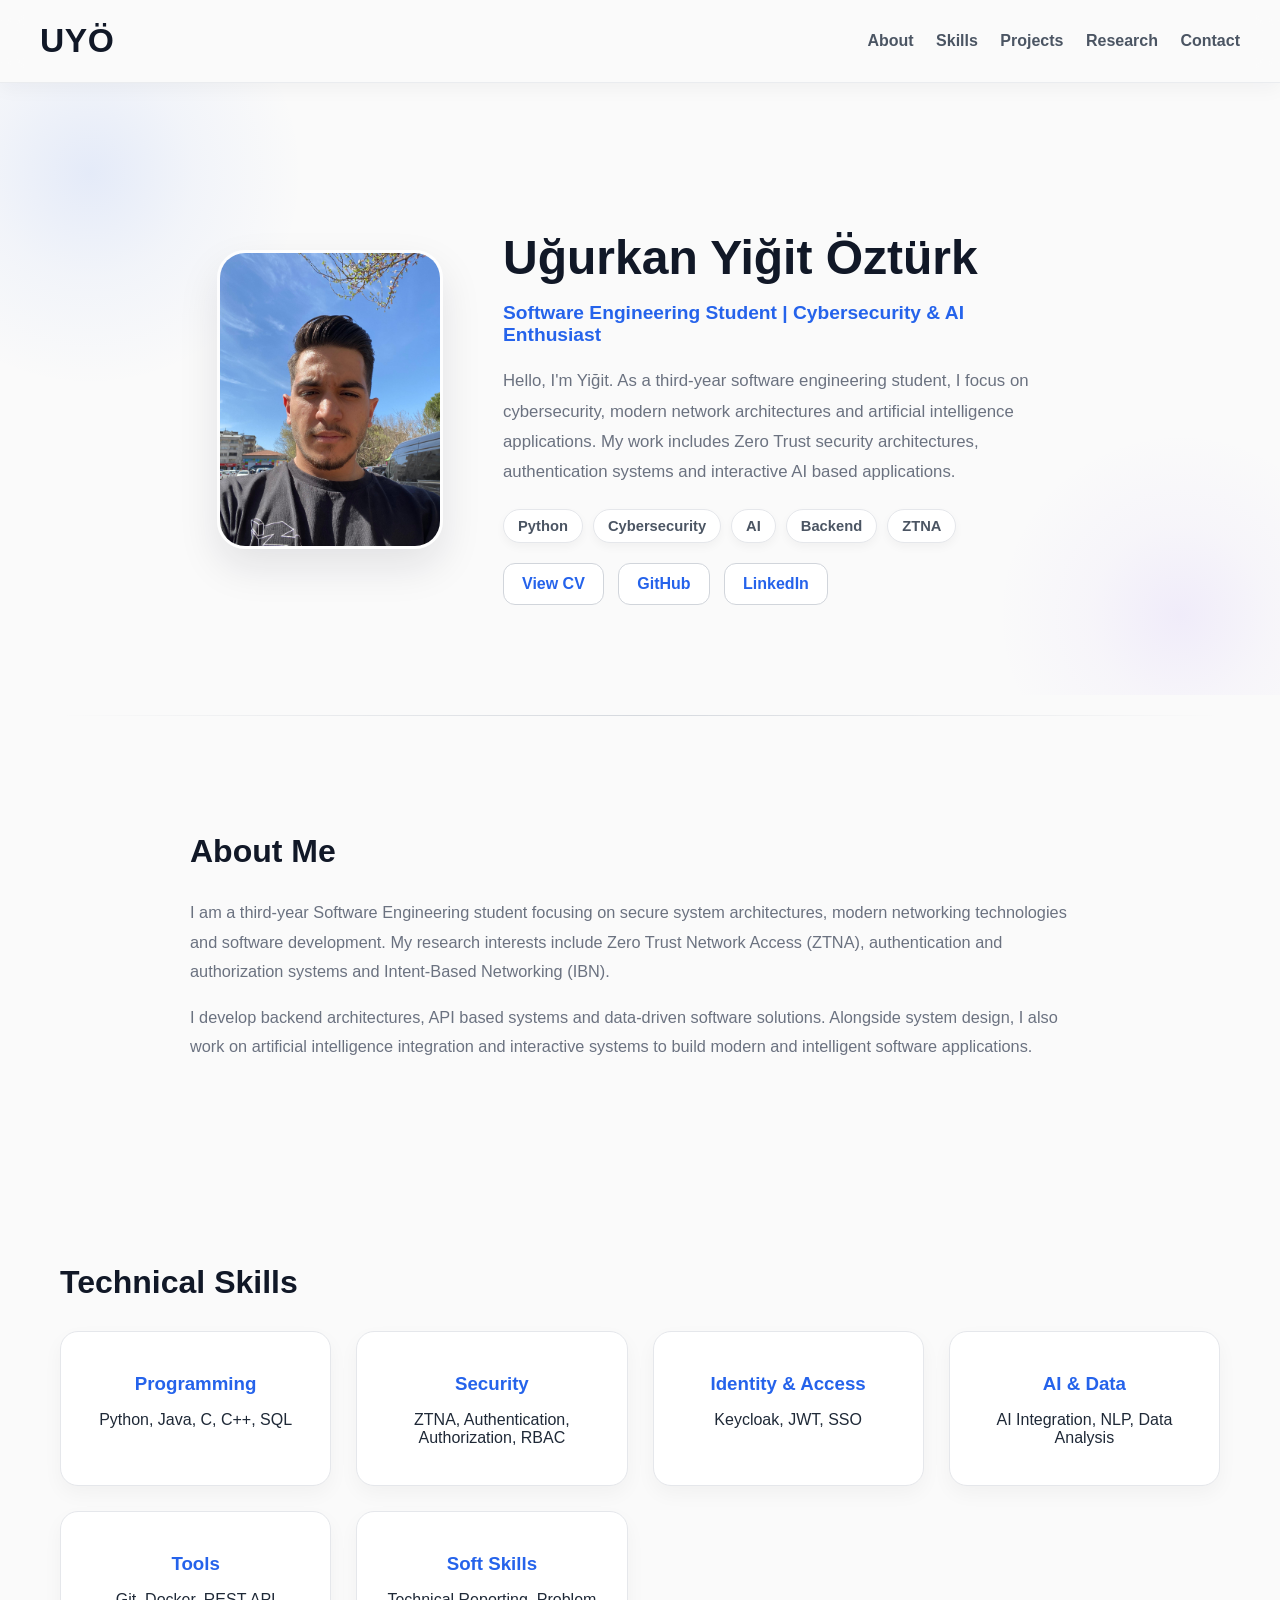
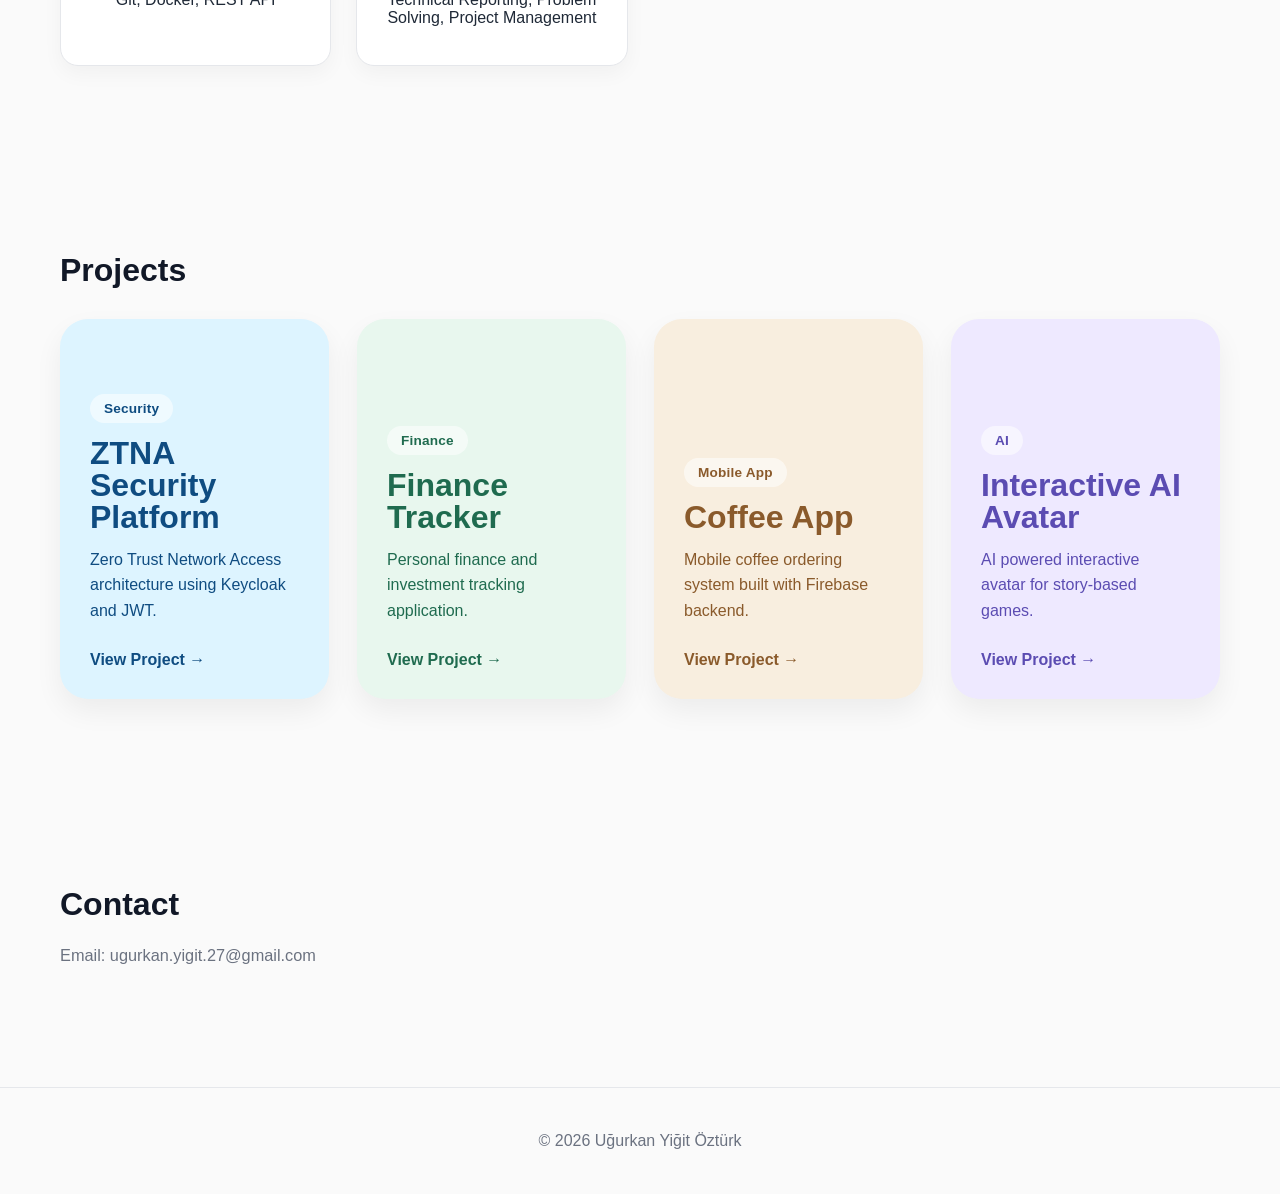
==== index.html @ 4d8dba5a "Yeni site denemesi" ====
<!DOCTYPE html>
<html lang="en">
<head>
<meta charset="UTF-8">
<meta name="viewport" content="width=device-width, initial-scale=1.0">
<title>Uğurkan Yiğit Öztürk | Portfolio</title>
<link rel="stylesheet" href="style.css">
</head>

<body>

<header class="navbar">
<h2>UYÖ</h2>

<nav>
  <a href="#about">About</a>
  <a href="#skills">Skills</a>
  <a href="#projects">Projects</a>
  <a href="#research">Research</a>
  <a href="#contact">Contact</a>
</nav>
</header>

<section class="hero">

<img src="profile.jpeg" class="profile-photo">

<div class="hero-text">

<h1>Uğurkan Yiğit Öztürk</h1>

<h3>Software Engineering Student | Cybersecurity & AI Enthusiast</h3>

<p>
Hello, I'm Yiğit. As a third-year software engineering student, I focus on
cybersecurity, modern network architectures and artificial intelligence
applications. My work includes Zero Trust security architectures,
authentication systems and interactive AI based applications.
</p>

<div class="hero-badges">
  <span class="hero-badge">Python</span>
  <span class="hero-badge">Cybersecurity</span>
  <span class="hero-badge">AI</span>
  <span class="hero-badge">Backend</span>
  <span class="hero-badge">ZTNA</span>
</div>

<div class="hero-buttons">

<a href="CV.pdf" target="_blank" class="btn">View CV</a>

<a href="https://github.com/Yigit-Ozturk-Ugurkan" target="_blank" class="btn">GitHub</a>

<a href="https://www.linkedin.com/in/uğurkan-yiğit-öztürk-a6b8692b9" target="_blank" class="btn">LinkedIn</a>

</div>

</div>

</section>

<div class="hero-divider"></div>  

<section id="about" class="about-section">

<h2>About Me</h2>

<p>
I am a third-year Software Engineering student focusing on secure system architectures,
modern networking technologies and software development. My research interests include
Zero Trust Network Access (ZTNA), authentication and authorization systems and
Intent-Based Networking (IBN).
</p>

<p>
I develop backend architectures, API based systems and data-driven software solutions.
Alongside system design, I also work on artificial intelligence integration and
interactive systems to build modern and intelligent software applications.
</p>

</section>

<section id="skills" class="skills-section">

<h2>Technical Skills</h2>

<div class="skills-grid">

<div class="skill-card">
<h3>Programming</h3>
<p>Python, Java, C, C++, SQL</p>
</div>

<div class="skill-card">
<h3>Security</h3>
<p>ZTNA, Authentication, Authorization, RBAC</p>
</div>

<div class="skill-card">
<h3>Identity & Access</h3>
<p>Keycloak, JWT, SSO</p>
</div>

<div class="skill-card">
<h3>AI & Data</h3>
<p>AI Integration, NLP, Data Analysis</p>
</div>

<div class="skill-card">
<h3>Tools</h3>
<p>Git, Docker, REST API</p>
</div>

<div class="skill-card">
<h3>Soft Skills</h3>
<p>Technical Reporting, Problem Solving, Project Management</p>
</div>

</div>

</section>

<section id="projects" class="projects-section">
  <h2>Projects</h2>

  <div class="projects">

    <div class="project-card card-ztna">
      <div class="project-content">
        <span class="project-tag">Security</span>
        <h3>ZTNA Security Platform</h3>
        <p>Zero Trust Network Access architecture using Keycloak and JWT.</p>
        <a href="project.html?project=ztna" class="project-link">View Project →</a>
      </div>
    </div>

    <div class="project-card card-finance">
      <div class="project-content">
        <span class="project-tag">Finance</span>
        <h3>Finance Tracker</h3>
        <p>Personal finance and investment tracking application.</p>
        <a href="project.html?project=finance" class="project-link">View Project →</a>
      </div>
    </div>

    <div class="project-card card-coffee">
      <div class="project-content">
        <span class="project-tag">Mobile App</span>
        <h3>Coffee App</h3>
        <p>Mobile coffee ordering system built with Firebase backend.</p>
        <a href="project.html?project=coffee" class="project-link">View Project →</a>
      </div>
    </div>

    <div class="project-card card-avatar">
      <div class="project-content">
        <span class="project-tag">AI</span>
        <h3>Interactive AI Avatar</h3>
        <p>AI powered interactive avatar for story-based games.</p>
        <a href="project.html?project=avatar" class="project-link">View Project →</a>
      </div>
    </div>

  </div>
</section>

<section id="contact">

<h2>Contact</h2>

<p>Email: ugurkan.yigit.27@gmail.com</p>

</section>

<footer>

<p>© 2026 Uğurkan Yiğit Öztürk</p>

</footer>

</body>
</html>
---- style.css ----
body{
font-family: Arial, sans-serif;
background:#FAFAFA;
color:#1F2937;
margin:0;
}

.navbar{
display:flex;
justify-content:space-between;
align-items:center;
padding:22px 40px;
background:rgba(250,250,250,0.78);
backdrop-filter:blur(14px);
-webkit-backdrop-filter:blur(14px);
border-bottom:1px solid rgba(229,231,235,0.75);
position:sticky;
top:0;
z-index:1000;
box-shadow:0 6px 18px rgba(15,23,42,0.04);
}

.navbar h2{
margin:0;
color:#111827;
font-size:2.1rem;
letter-spacing:0.5px;
}

.navbar a{
color:#4B5563;
margin-left:18px;
text-decoration:none;
font-weight:600;
transition:color 0.25s ease, opacity 0.25s ease;
}

.navbar a:hover{
color:#2563EB;
opacity:1;
}

.hero{
position:relative;
display:flex;
align-items:center;
justify-content:center;
padding:110px 60px 90px;
gap:60px;
overflow:hidden;
}

.hero-divider{
height:1px;
background:linear-gradient(
to right,
rgba(229,231,235,0),
rgba(209,213,219,0.9),
rgba(229,231,235,0)
);
margin:20px 60px 0;
}

.hero::before{
content:"";
position:absolute;
width:420px;
height:420px;
border-radius:50%;
background:radial-gradient(circle, rgba(37,99,235,0.10) 0%, rgba(37,99,235,0.04) 35%, rgba(37,99,235,0) 72%);
top:-120px;
left:-120px;
pointer-events:none;
}

.hero::after{
content:"";
position:absolute;
width:360px;
height:360px;
border-radius:50%;
background:radial-gradient(circle, rgba(139,92,246,0.09) 0%, rgba(139,92,246,0.03) 35%, rgba(139,92,246,0) 72%);
right:-80px;
bottom:-100px;
pointer-events:none;
}

.profile-photo{
width:220px;
border-radius:28px;
border:3px solid rgba(255,255,255,0.75);
box-shadow:0 18px 40px rgba(15,23,42,0.10);
position:relative;
z-index:1;
}

.hero-text{
max-width:560px;
position:relative;
z-index:1;
}

.hero-text h1{
font-size:3rem;
line-height:1.05;
margin-bottom:12px;
color:#111827;
}

.hero-text h3{
font-size:1.2rem;
font-weight:600;
color:#2563EB;
margin-bottom:20px;
}

.hero-text p{
font-size:1.05rem;
line-height:1.8;
color:#6B7280;
}

.hero-buttons{
margin-top:20px;
}

.btn{
background:#FFFFFF;
color:#2563EB;
padding:11px 18px;
text-decoration:none;
border-radius:12px;
margin-right:10px;
display:inline-block;
font-weight:600;
border:1px solid #D1D5DB;
transition:all 0.25s ease;
}

.btn:hover{
background:#2563EB;
color:#FFFFFF;
transform:translateY(-2px);
border-color:#2563EB;
}

.projects-section{
padding:80px 60px;
}

.projects-section h2{
margin-bottom:30px;
font-size:2rem;
color:#111827;
}

.projects{
display:grid;
grid-template-columns:repeat(auto-fit,minmax(260px,1fr));
gap:28px;
}

.project-card{
min-height:320px;
border-radius:28px;
padding:30px;
display:flex;
align-items:flex-end;
box-shadow:0 12px 28px rgba(0,0,0,0.06);
transition:transform 0.30s ease, box-shadow 0.30s ease, background 0.30s ease;
}

.project-card:hover{
transform:translateY(-8px);
box-shadow:0 22px 40px rgba(0,0,0,0.10);
}

.project-content{
display:flex;
flex-direction:column;
gap:14px;
width:100%;
}

.project-tag{
display:inline-block;
width:fit-content;
padding:7px 14px;
border-radius:999px;
font-size:0.85rem;
font-weight:700;
letter-spacing:0.2px;
background:rgba(255,255,255,0.55);
color:inherit;
}

.project-card h3{
font-size:2rem;
line-height:1;
margin:0;
font-weight:800;
}

.project-card p{
font-size:1rem;
line-height:1.6;
margin:0;
max-width:95%;
}

.project-link{
margin-top:14px;
text-decoration:none;
font-weight:800;
font-size:1rem;
color:inherit;
display:inline-block;
transition:transform 0.25s ease, opacity 0.25s ease;
}

.project-card:hover .project-link{
transform:translateX(6px);
}

.research{
list-style:none;
padding:0;
}

.research li{
padding:8px;
}

html {
  scroll-behavior: smooth;
}

.logo-link {
  color: #111827;
  text-decoration: none;
}

.detail-page {
  padding: 48px 20px 90px;
  background: #FAFAFA;
}

.detail-container {
  max-width: 1100px;
  margin: 0 auto;
}

.back-link {
  display: inline-block;
  margin-bottom: 22px;
  color: #4B5563;
  text-decoration: none;
  font-weight: 600;
  transition: color 0.25s ease;
}

.back-link:hover {
  color: #2563EB;
}

.detail-image {
  width: 100%;
  max-height: 520px;
  object-fit: cover;
  border-radius: 24px;
  border: 1px solid #E5E7EB;
  box-shadow: 0 14px 30px rgba(0, 0, 0, 0.08);
  margin-bottom: 24px;
  background: #FFFFFF;
}

.detail-card {
  position: relative;
  overflow: hidden;
  background: linear-gradient(
  to bottom,
  #ffffff 30%,
  var(--project-soft-color) 100%
  );
  border-radius: 24px;
  padding: 34px;
  box-shadow: 0 14px 30px rgba(0, 0, 0, 0.06);
  border-left: 6px solid var(--project-color, #2563EB);
}

.detail-card::before{
  content:"";
  position:absolute;
  top:0;
  left:0;
  width:100%;
  height:72px;
  background:linear-gradient(
    to bottom,
    rgba(0,0,0,0.02),
    rgba(0,0,0,0)
  );
  pointer-events:none;
}

.detail-card h1 {
  font-size: 2.4rem;
  margin-bottom: 14px;
  color: #111827;
}

.detail-card h2 {
  margin-top: 24px;
  margin-bottom: 14px;
  font-size: 1.35rem;
  color: #111827;
}

.detail-desc {
  font-size: 1.05rem;
  line-height: 1.85;
  color: #6B7280;
}

.detail-buttons {
  margin-top: 26px;
  display: flex;
  gap: 12px;
  flex-wrap: wrap;
}

.detail-buttons .btn {
  min-width: 130px;
  text-align: center;
}

.detail-list {
  padding-left: 20px;
  line-height: 1.9;
  color: #4B5563;
}

.detail-list li {
  margin-bottom: 8px;
}

.tags {
  display: flex;
  gap: 10px;
  flex-wrap: wrap;
  margin-top: 8px;
}

.tag {
  background: #F3F4F6;
  color: #374151;
  border: 1px solid #E5E7EB;
  padding: 8px 14px;
  border-radius: 999px;
  font-size: 0.95rem;
  font-weight: 600;
}

hr {
  border: none;
  border-top: 1px solid #E5E7EB;
  margin: 28px 0;
}

@media (max-width: 768px) {
  .detail-card {
    padding: 22px;
  }

  .detail-card h1 {
    font-size: 1.8rem;
  }

  .detail-image {
    max-height: 320px;
  }
}

.about-section{
padding:40px 60px 80px;
max-width:900px;
margin:auto;
line-height:1.8;
}

.skills-section{
padding:60px;
}

.skills-grid{
display:grid;
grid-template-columns:repeat(auto-fit,minmax(220px,1fr));
gap:25px;
margin-top:30px;
}

.skill-card{
background:#FFFFFF;
padding:22px;
border-radius:18px;
text-align:center;
border:1px solid #E5E7EB;
box-shadow:0 8px 20px rgba(0,0,0,0.04);
}

.skill-card h3{
color:#2563EB;
margin-bottom:10px;
}

.research-section{
padding:60px;
}

.research-grid{
display:grid;
grid-template-columns:repeat(auto-fit,minmax(240px,1fr));
gap:25px;
margin-top:30px;
}

.research-card{
background:#FFFFFF;
padding:24px;
border-radius:20px;
box-shadow:0 10px 24px rgba(0,0,0,0.05);
border:1px solid #E5E7EB;
transition:transform 0.25s ease, box-shadow 0.25s ease;
}

.research-card h3{
margin-bottom:12px;
color:#2563EB;
font-size:1.15rem;
}

.research-card p{
color:#6B7280;
line-height:1.7;
margin:0;
}

.research-card:hover{
transform:translateY(-6px);
box-shadow:0 18px 32px rgba(0,0,0,0.08);
}

.hero-badges{
display:flex;
flex-wrap:wrap;
gap:10px;
margin-top:22px;
margin-bottom:8px;
}

.hero-badge{
background:#FFFFFF;
color:#4B5563;
border:1px solid #E5E7EB;
padding:8px 14px;
border-radius:999px;
font-size:0.92rem;
font-weight:600;
box-shadow:0 4px 10px rgba(0,0,0,0.04);
}

.card-ztna{
background:#DDF4FF;
color:#0F4C81;
}

.card-ztna:hover{
background:#BFE8FF;
}

.card-finance{
background:#E8F7EE;
color:#1F6B4F;
}

.card-finance:hover{
background:#D2F0DF;
}

.card-coffee{
background:#F8EEDF;
color:#8A5A2B;
}

.card-coffee:hover{
background:#F2E0C8;
}

.card-avatar{
background:#EEE9FF;
color:#5B4CB2;
}

.card-avatar:hover{
background:#E0D7FF;
}

.about-section,
.skills-section,
.research-section,
#contact{
padding:80px 60px;
}

.about-section p,
#contact p{
color:#6B7280;
font-size:1.02rem;
line-height:1.8;
}

h2{
font-size:2rem;
margin-bottom:18px;
color:#111827;
}

footer{
padding:28px 20px;
text-align:center;
color:#6B7280;
border-top:1px solid #E5E7EB;
margin-top:20px;
background:#FAFAFA;
}

@media (max-width: 768px) {
  .navbar{
    flex-direction:column;
    gap:14px;
    padding:18px 20px;
  }

  .hero{
    flex-direction:column;
    text-align:center;
    padding:60px 24px;
    gap:30px;
  }

  .hero-text h1{
    font-size:2.3rem;
  }

  .projects-section,
  .about-section,
  .skills-section,
  .research-section,
  #contact{
    padding:60px 24px;
  }

  .project-card{
    min-height:280px;
    padding:24px;
  }

  .project-card h3{
    font-size:1.8rem;
  }
}
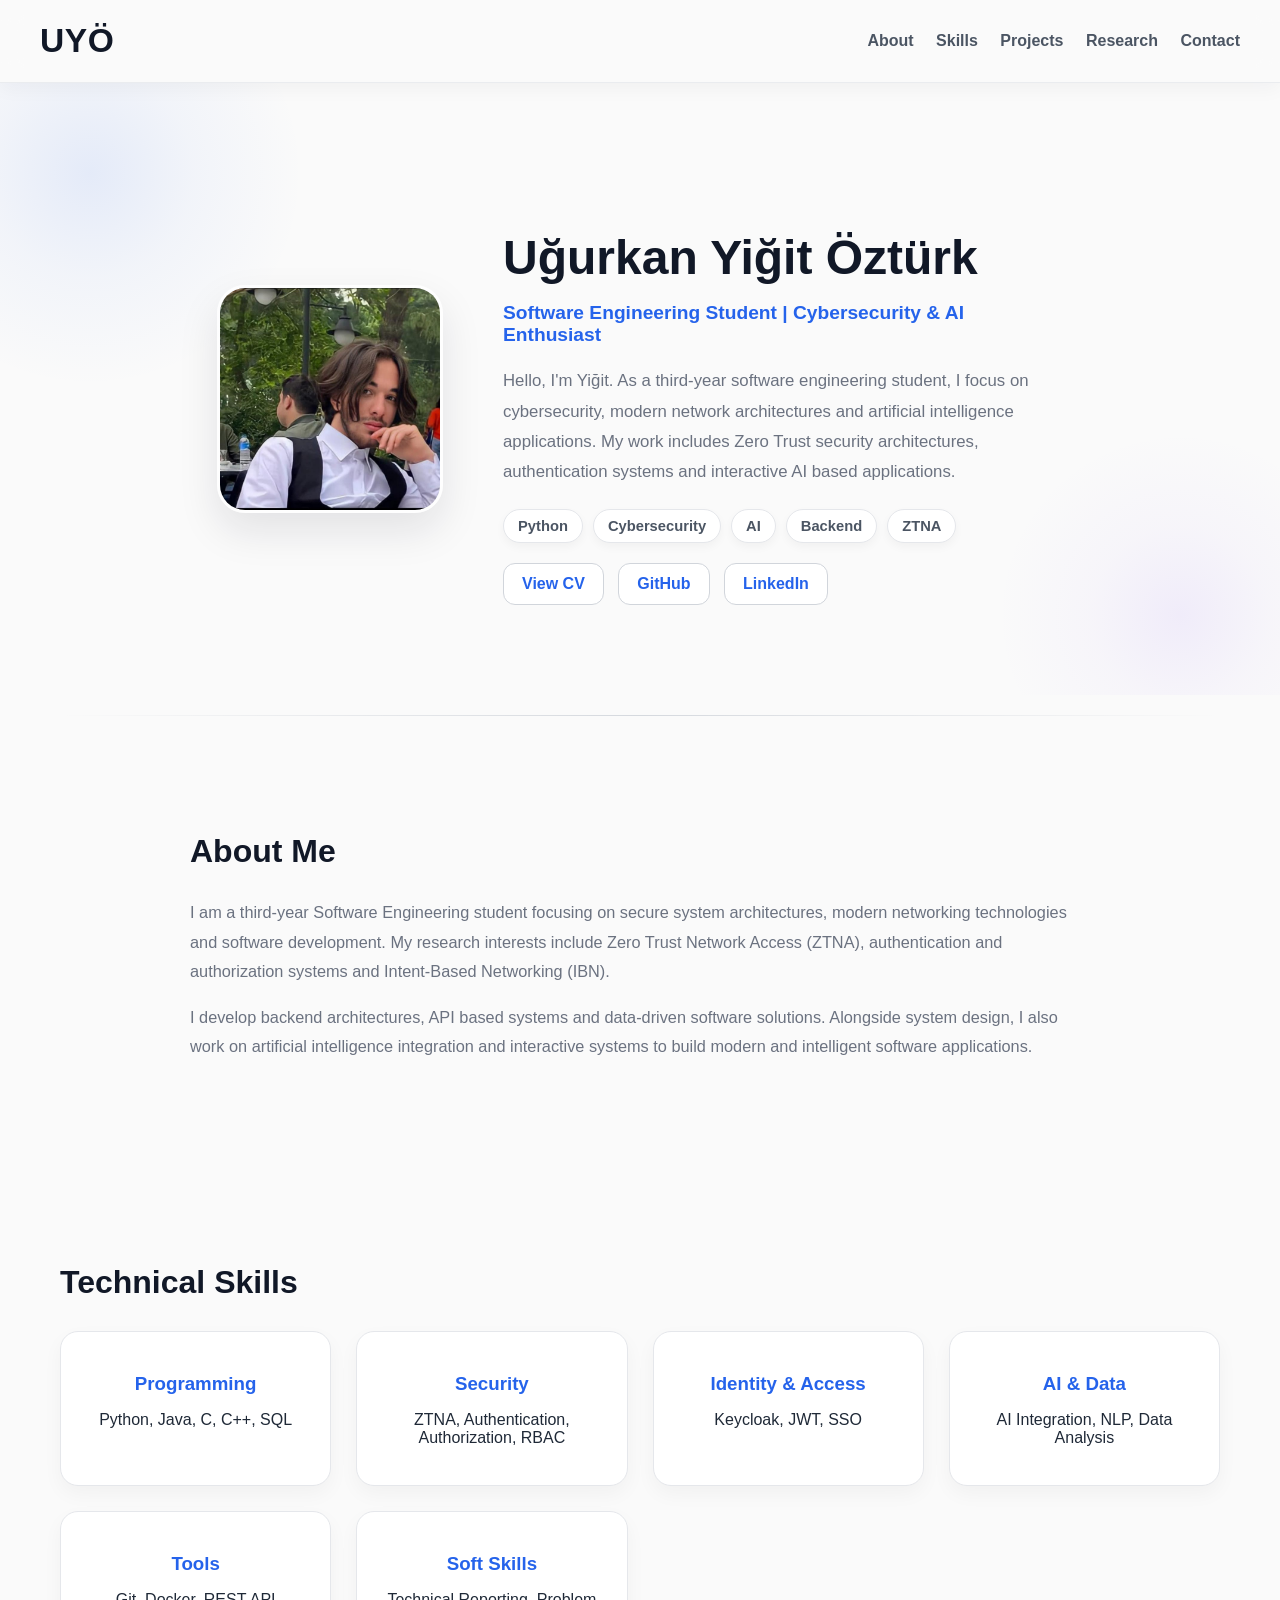
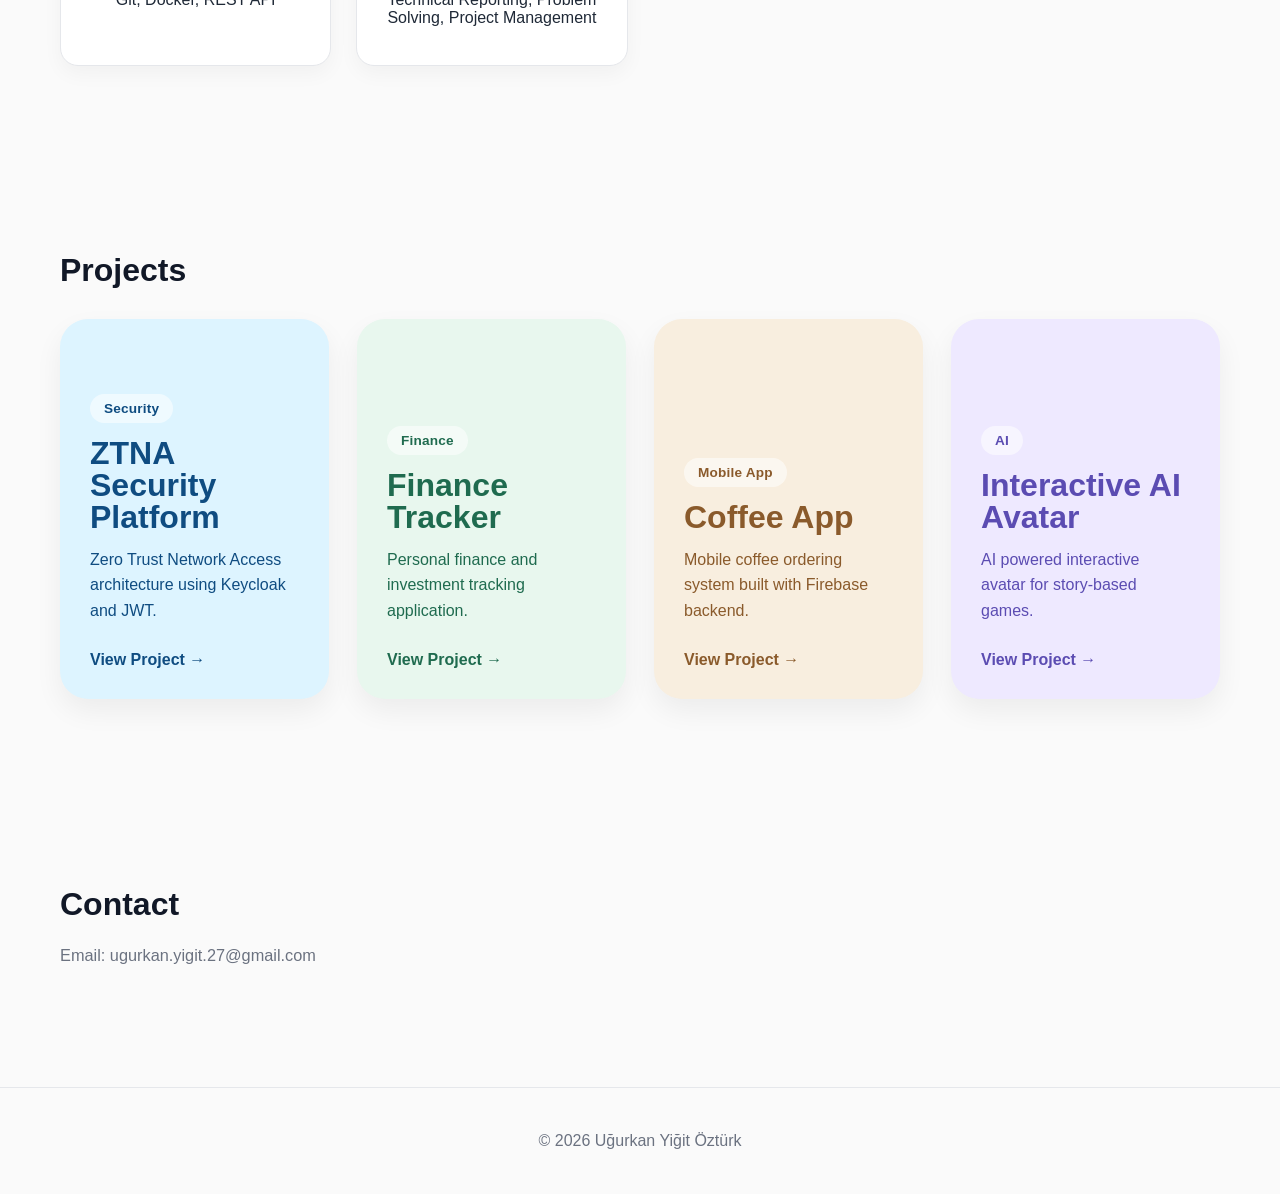
==== commit 7784a00a: "Düzenlemeler" ====
--- a/index.html
+++ b/index.html
@@ -23,7 +23,7 @@
 
 <section class="hero">
 
-<img src="profile.jpeg" class="profile-photo">
+<img src="profile.jpg" class="profile-photo">
 
 <div class="hero-text">
 
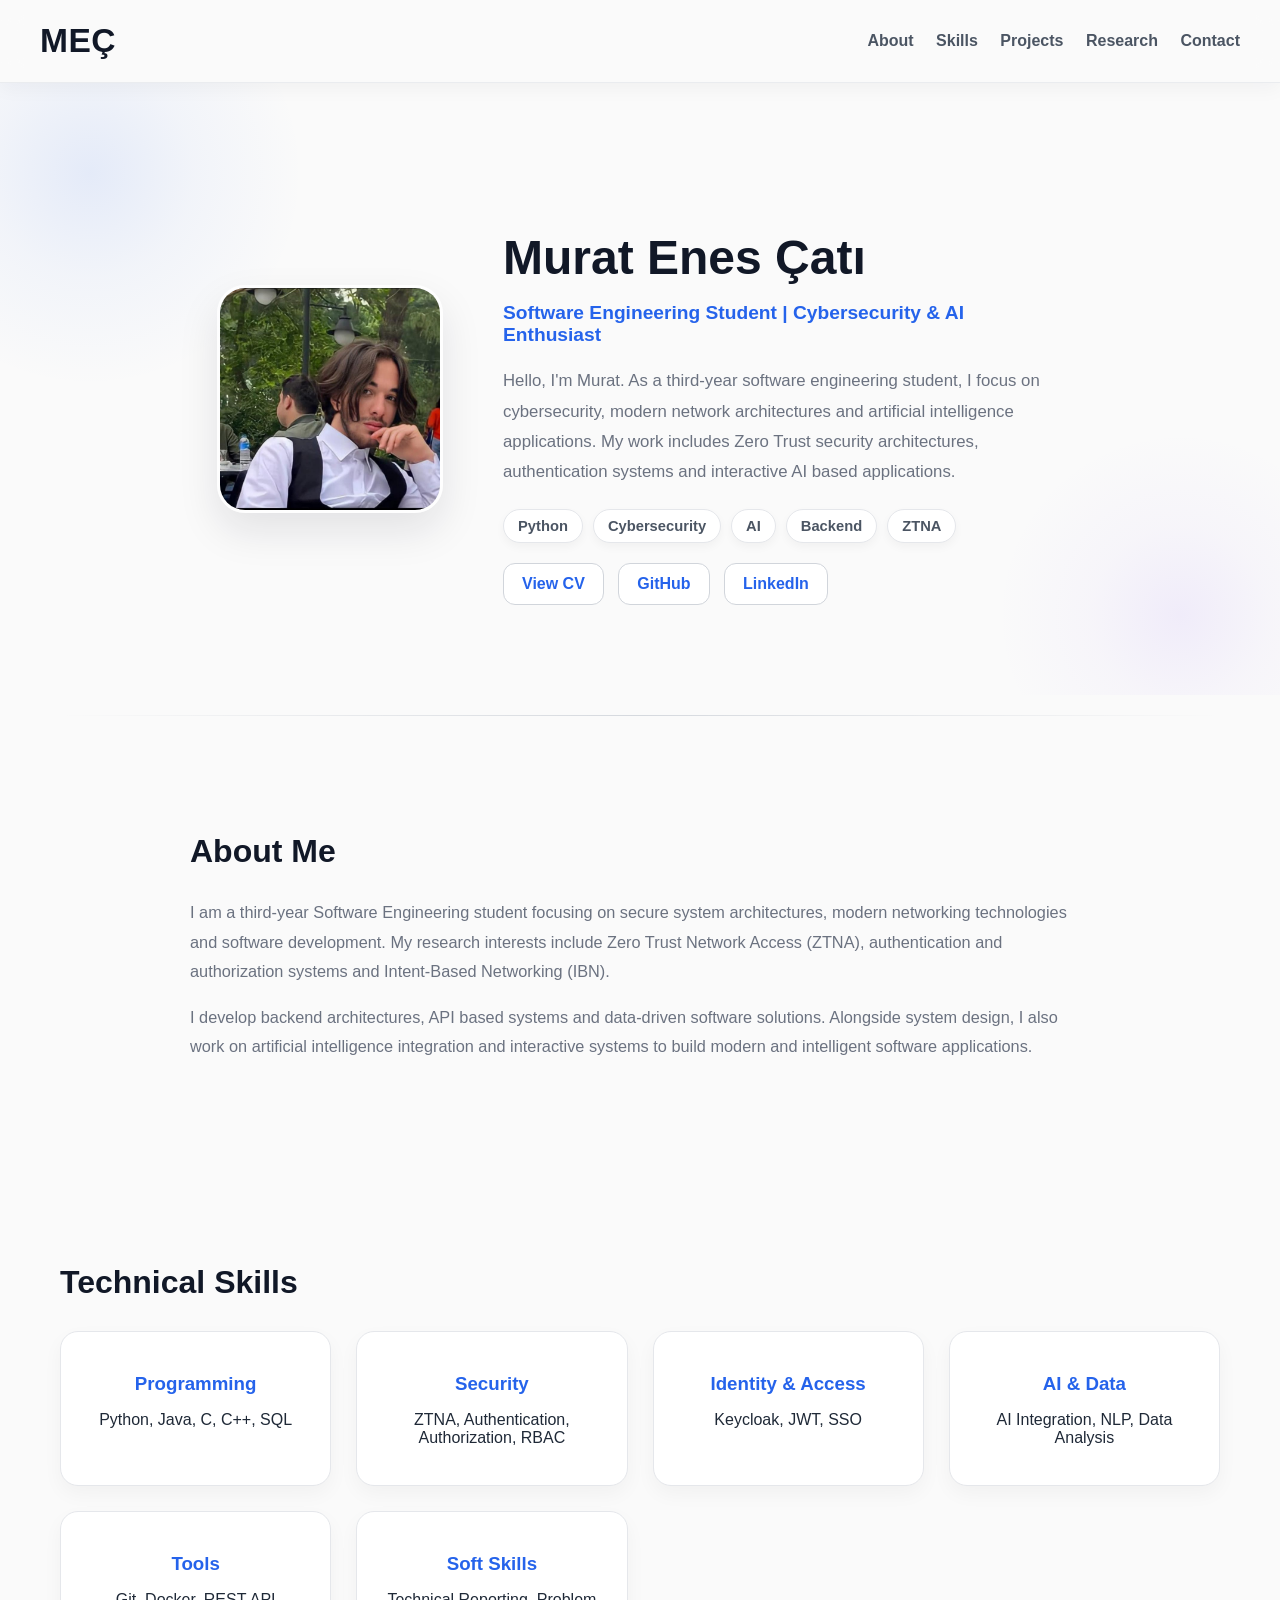
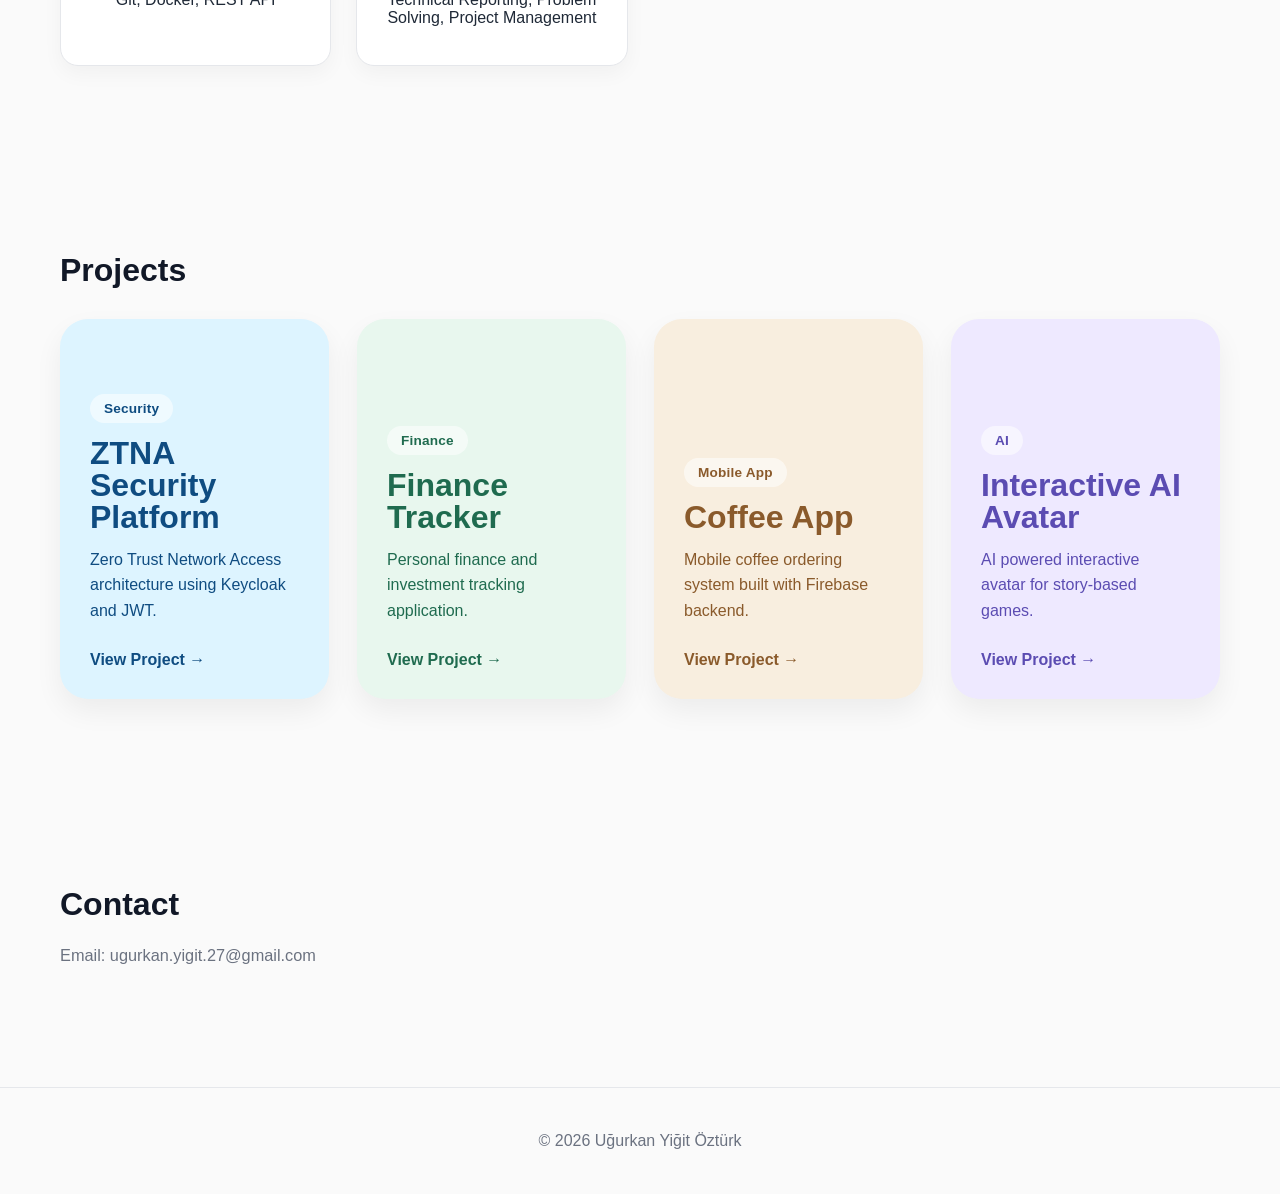
==== commit 612de4c9: "1.0" ====
--- a/index.html
+++ b/index.html
@@ -3,14 +3,14 @@
 <head>
 <meta charset="UTF-8">
 <meta name="viewport" content="width=device-width, initial-scale=1.0">
-<title>Uğurkan Yiğit Öztürk | Portfolio</title>
+<title>Murat Enes Çatı | Portfolio</title>
 <link rel="stylesheet" href="style.css">
 </head>
 
 <body>
 
 <header class="navbar">
-<h2>UYÖ</h2>
+<h2>MEÇ</h2>
 
 <nav>
   <a href="#about">About</a>
@@ -27,12 +27,12 @@
 
 <div class="hero-text">
 
-<h1>Uğurkan Yiğit Öztürk</h1>
+<h1>Murat Enes Çatı</h1>
 
 <h3>Software Engineering Student | Cybersecurity & AI Enthusiast</h3>
 
 <p>
-Hello, I'm Yiğit. As a third-year software engineering student, I focus on
+Hello, I'm Murat. As a third-year software engineering student, I focus on
 cybersecurity, modern network architectures and artificial intelligence
 applications. My work includes Zero Trust security architectures,
 authentication systems and interactive AI based applications.
@@ -50,9 +50,9 @@
 
 <a href="CV.pdf" target="_blank" class="btn">View CV</a>
 
-<a href="https://github.com/Yigit-Ozturk-Ugurkan" target="_blank" class="btn">GitHub</a>
+<a href="https://github.com/muratenescati" target="_blank" class="btn">GitHub</a>
 
-<a href="https://www.linkedin.com/in/uğurkan-yiğit-öztürk-a6b8692b9" target="_blank" class="btn">LinkedIn</a>
+<a href="www.linkedin.com/in/murat-enes-çati-3a82211b2" target="_blank" class="btn">LinkedIn</a>
 
 </div>
 
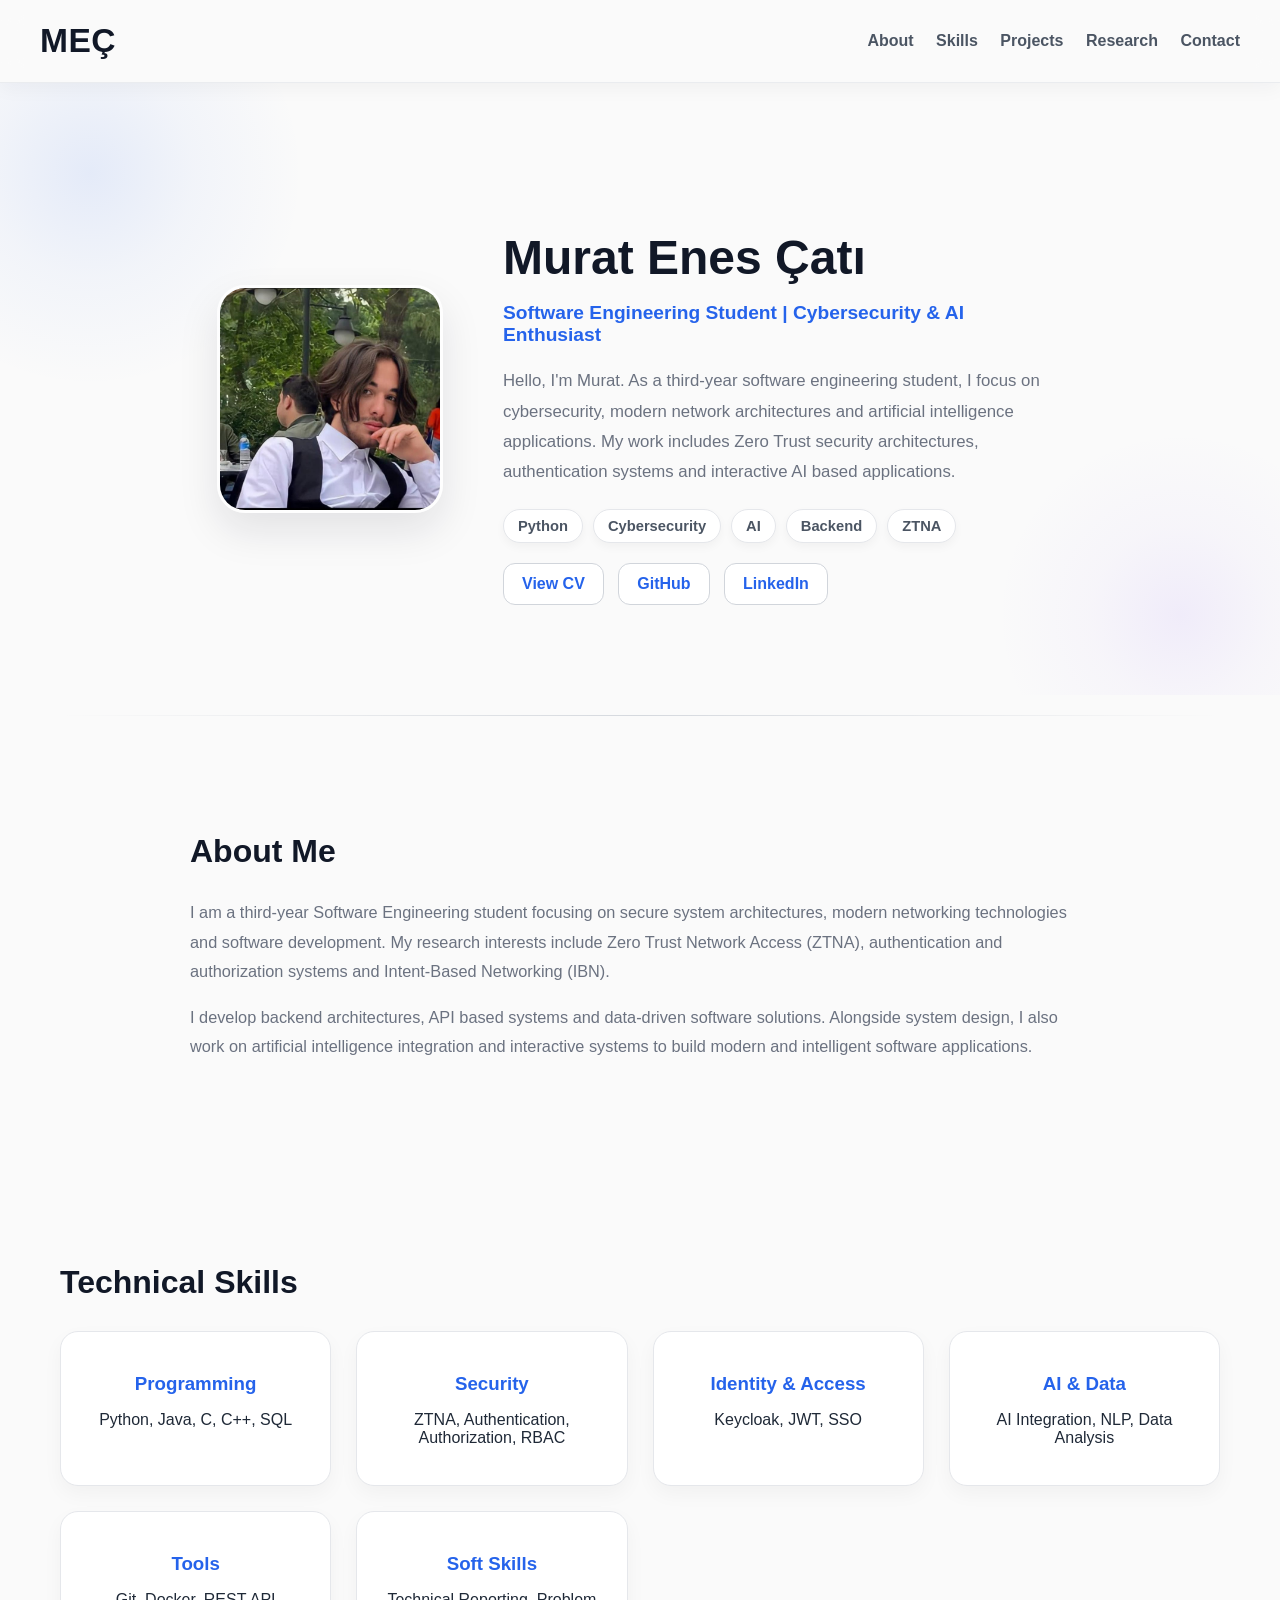
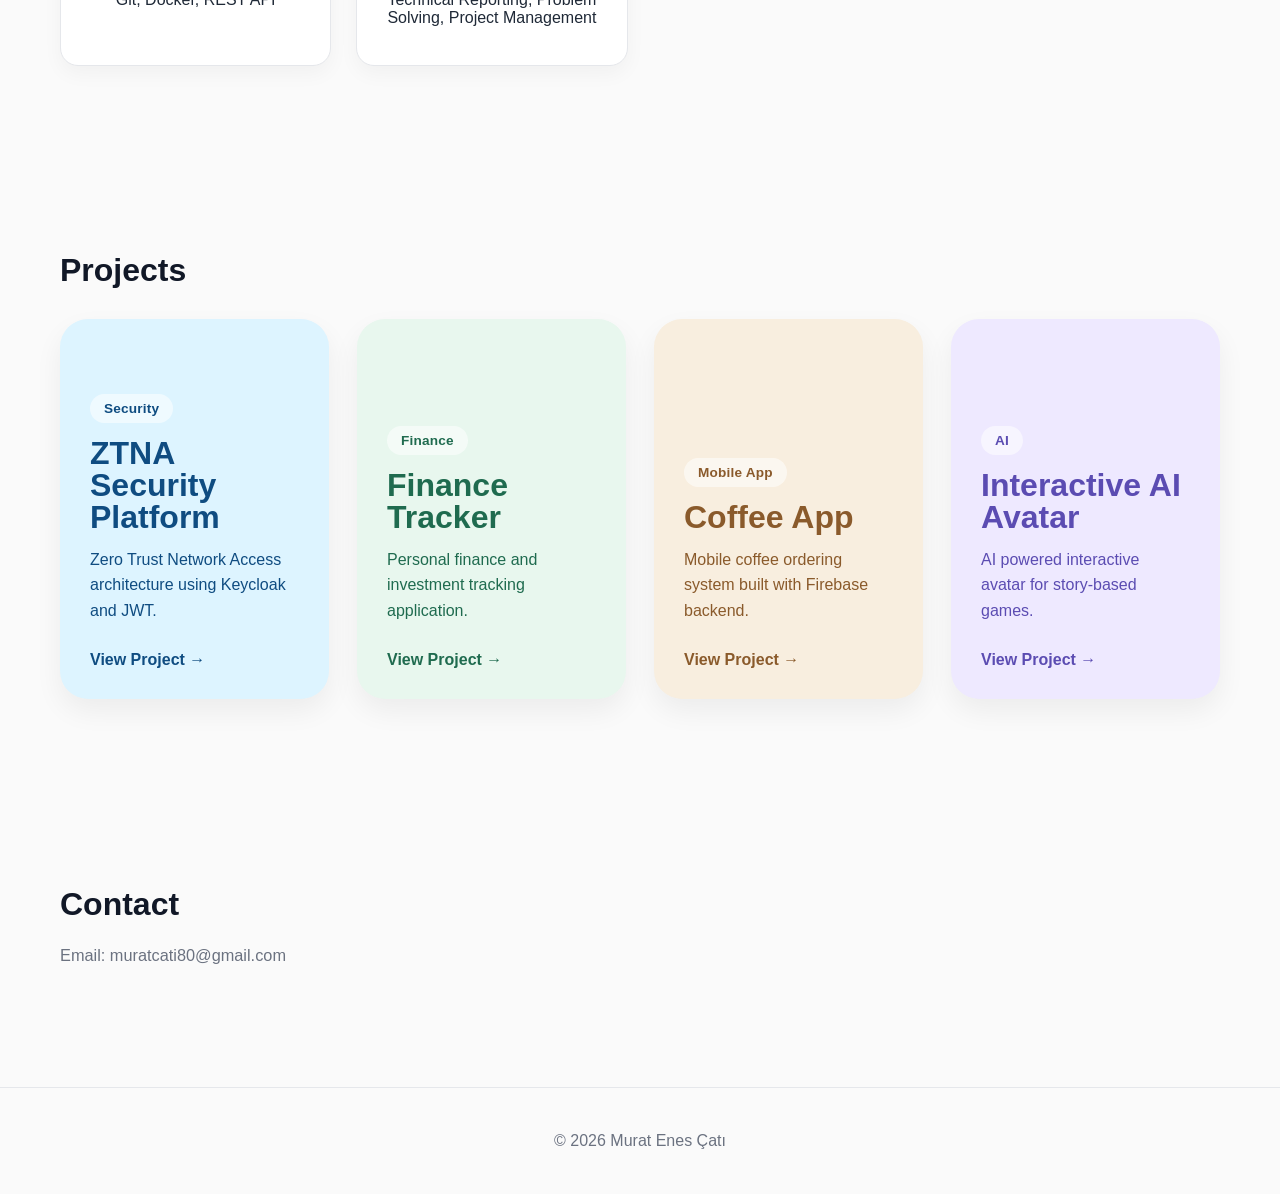
==== commit d23a7765: "1.01" ====
--- a/index.html
+++ b/index.html
@@ -169,13 +169,13 @@
 
 <h2>Contact</h2>
 
-<p>Email: ugurkan.yigit.27@gmail.com</p>
+<p>Email: muratcati80@gmail.com</p>
 
 </section>
 
 <footer>
 
-<p>© 2026 Uğurkan Yiğit Öztürk</p>
+<p>© 2026 Murat Enes Çatı</p>
 
 </footer>
 
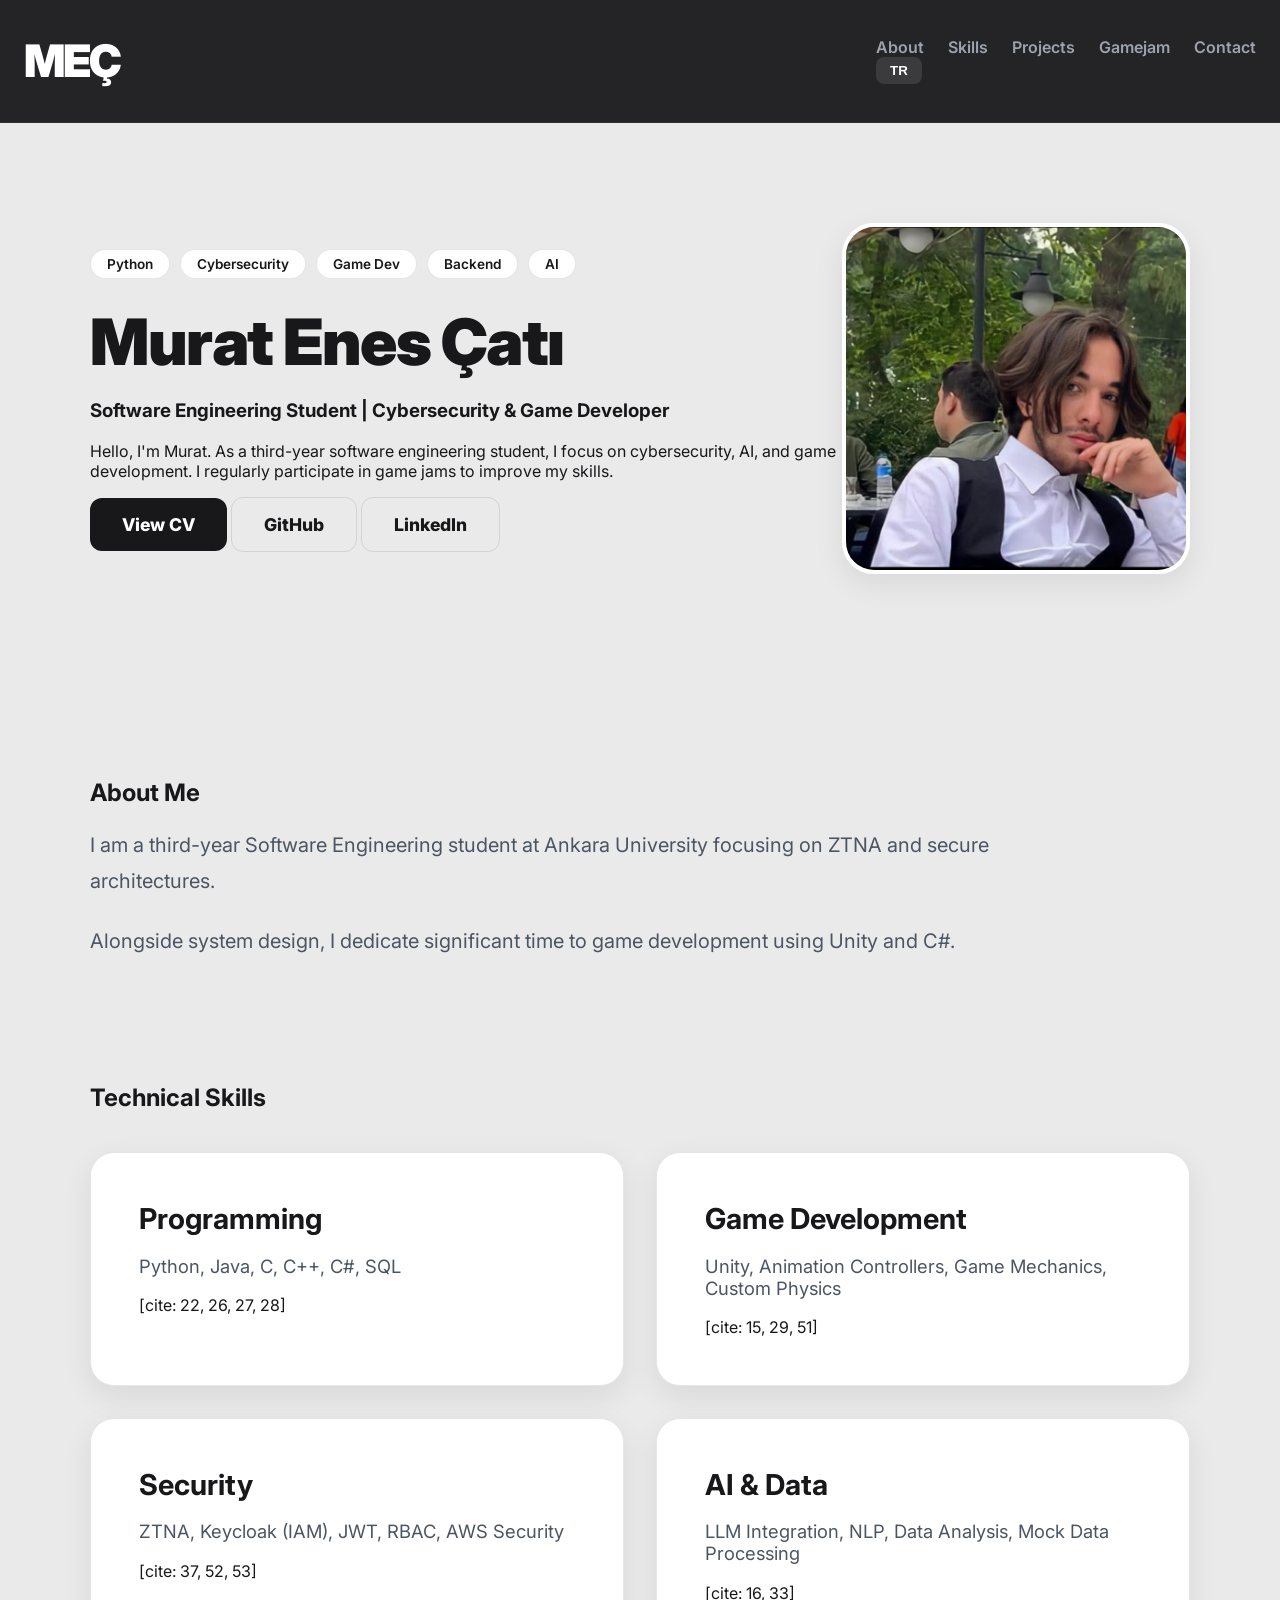
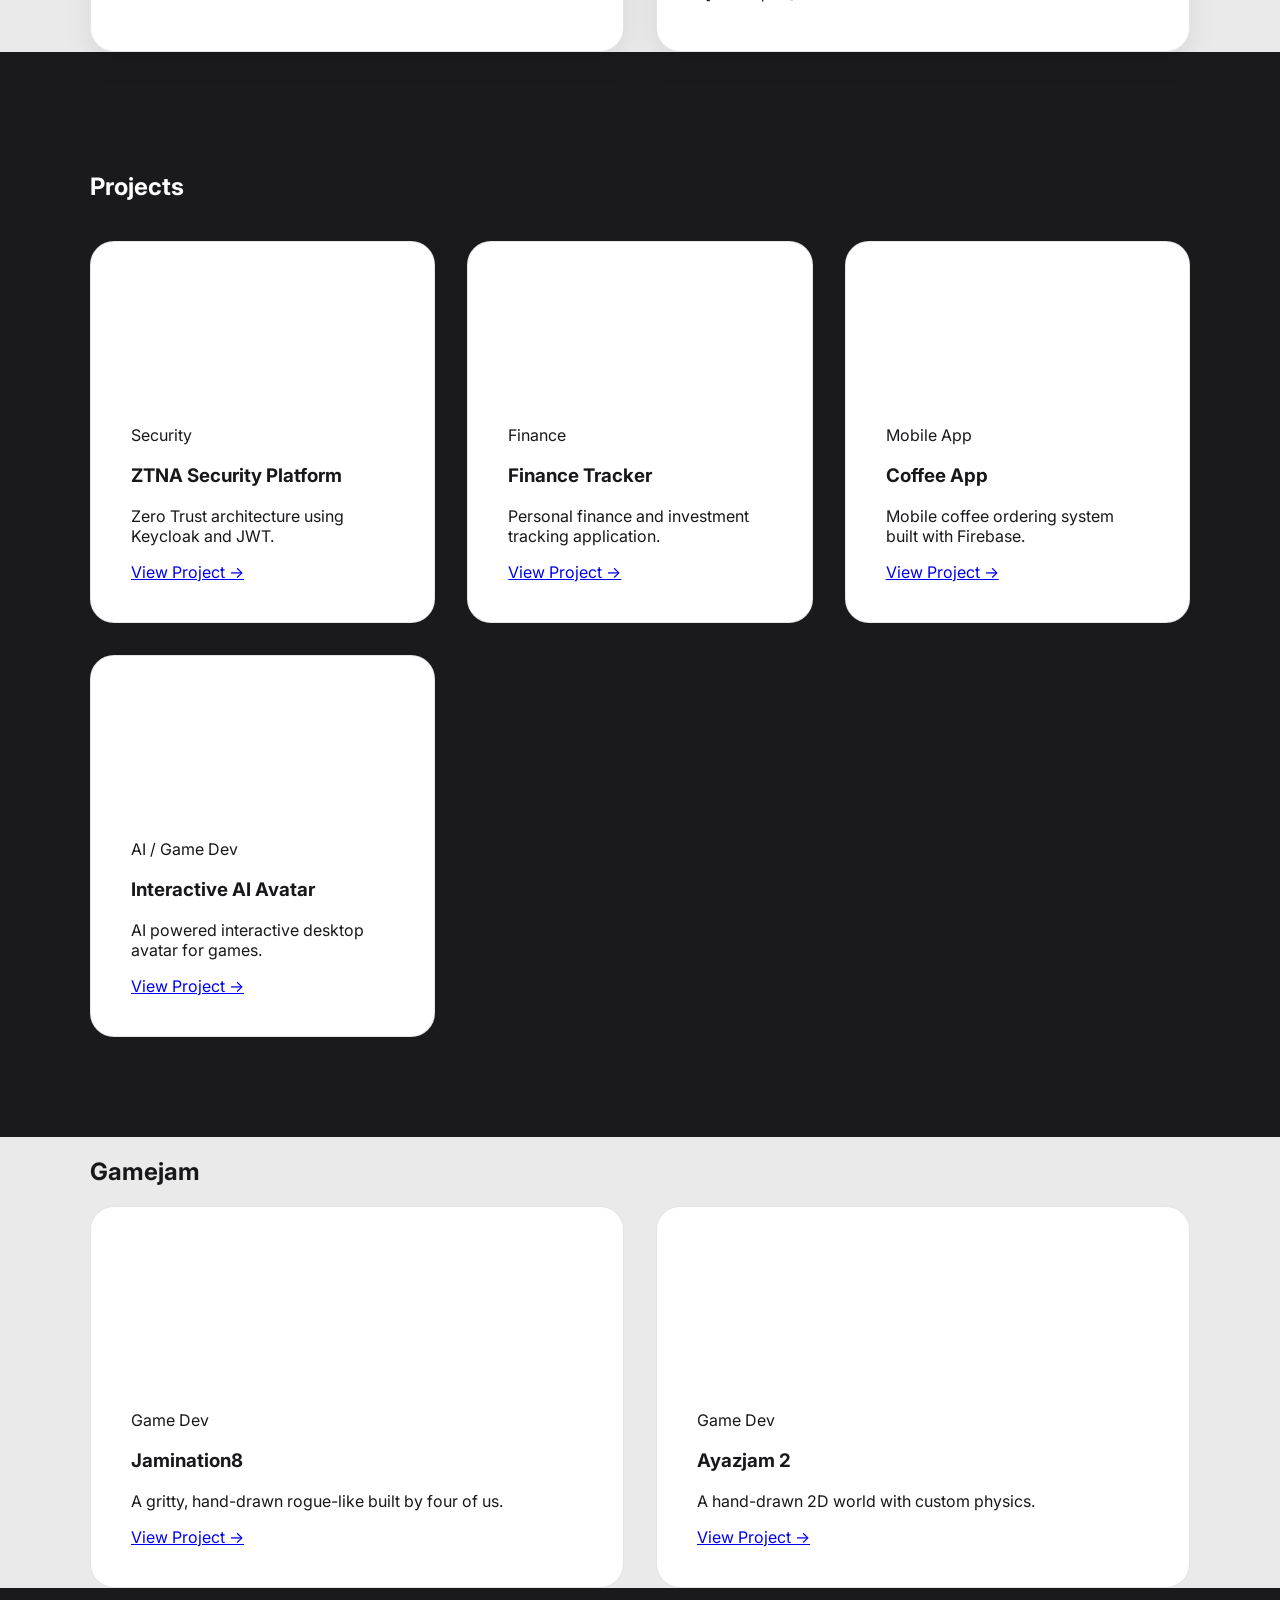
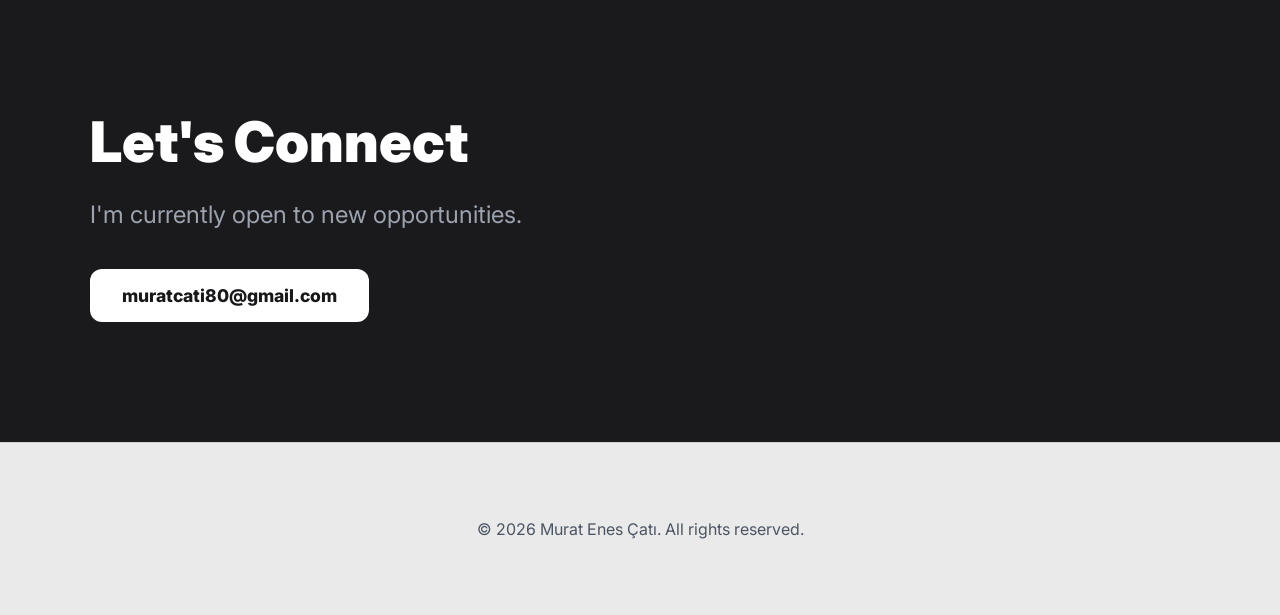
==== commit 21e3dcf8: "2.0" ====
--- a/index.html
+++ b/index.html
@@ -5,179 +5,211 @@
 <meta name="viewport" content="width=device-width, initial-scale=1.0">
 <title>Murat Enes Çatı | Portfolio</title>
 <link rel="stylesheet" href="style.css">
+<link href="https://fonts.googleapis.com/css2?family=Inter:wght@400;500;600;800;900&display=swap" rel="stylesheet">
 </head>
 
 <body>
 
 <header class="navbar">
-<h2>MEÇ</h2>
-
-<nav>
-  <a href="#about">About</a>
-  <a href="#skills">Skills</a>
-  <a href="#projects">Projects</a>
-  <a href="#research">Research</a>
-  <a href="#contact">Contact</a>
-</nav>
+  <div class="nav-container">
+    <h2><a href="index.html" class="logo-link">MEÇ</a></h2>
+    <div class="nav-right">
+      <nav>
+        <a href="#about" class="lang-text" data-tr="Hakkımda" data-en="About">About</a>
+        <a href="#skills" class="lang-text" data-tr="Yetenekler" data-en="Skills">Skills</a>
+        <a href="#projects" class="lang-text" data-tr="Projeler" data-en="Projects">Projects</a>
+        <a href="#gamejam">Gamejam</a>
+        <a href="#contact" class="lang-text" data-tr="İletişim" data-en="Contact">Contact</a>
+      </nav>
+      <button id="langToggle" class="btn-lang">TR</button>
+    </div>
+  </div>
 </header>
 
-<section class="hero">
-
-<img src="profile.jpg" class="profile-photo">
-
-<div class="hero-text">
-
-<h1>Murat Enes Çatı</h1>
-
-<h3>Software Engineering Student | Cybersecurity & AI Enthusiast</h3>
-
-<p>
-Hello, I'm Murat. As a third-year software engineering student, I focus on
-cybersecurity, modern network architectures and artificial intelligence
-applications. My work includes Zero Trust security architectures,
-authentication systems and interactive AI based applications.
-</p>
-
-<div class="hero-badges">
-  <span class="hero-badge">Python</span>
-  <span class="hero-badge">Cybersecurity</span>
-  <span class="hero-badge">AI</span>
-  <span class="hero-badge">Backend</span>
-  <span class="hero-badge">ZTNA</span>
-</div>
-
-<div class="hero-buttons">
-
-<a href="CV.pdf" target="_blank" class="btn">View CV</a>
-
-<a href="https://github.com/muratenescati" target="_blank" class="btn">GitHub</a>
-
-<a href="www.linkedin.com/in/murat-enes-çati-3a82211b2" target="_blank" class="btn">LinkedIn</a>
-
-</div>
-
-</div>
-
-</section>
-
-<div class="hero-divider"></div>  
-
-<section id="about" class="about-section">
-
-<h2>About Me</h2>
-
-<p>
-I am a third-year Software Engineering student focusing on secure system architectures,
-modern networking technologies and software development. My research interests include
-Zero Trust Network Access (ZTNA), authentication and authorization systems and
-Intent-Based Networking (IBN).
-</p>
-
-<p>
-I develop backend architectures, API based systems and data-driven software solutions.
-Alongside system design, I also work on artificial intelligence integration and
-interactive systems to build modern and intelligent software applications.
-</p>
-
-</section>
-
-<section id="skills" class="skills-section">
-
-<h2>Technical Skills</h2>
-
-<div class="skills-grid">
-
-<div class="skill-card">
-<h3>Programming</h3>
-<p>Python, Java, C, C++, SQL</p>
-</div>
-
-<div class="skill-card">
-<h3>Security</h3>
-<p>ZTNA, Authentication, Authorization, RBAC</p>
-</div>
-
-<div class="skill-card">
-<h3>Identity & Access</h3>
-<p>Keycloak, JWT, SSO</p>
-</div>
-
-<div class="skill-card">
-<h3>AI & Data</h3>
-<p>AI Integration, NLP, Data Analysis</p>
-</div>
-
-<div class="skill-card">
-<h3>Tools</h3>
-<p>Git, Docker, REST API</p>
-</div>
-
-<div class="skill-card">
-<h3>Soft Skills</h3>
-<p>Technical Reporting, Problem Solving, Project Management</p>
-</div>
-
-</div>
-
-</section>
-
-<section id="projects" class="projects-section">
-  <h2>Projects</h2>
-
-  <div class="projects">
-
-    <div class="project-card card-ztna">
-      <div class="project-content">
-        <span class="project-tag">Security</span>
-        <h3>ZTNA Security Platform</h3>
-        <p>Zero Trust Network Access architecture using Keycloak and JWT.</p>
-        <a href="project.html?project=ztna" class="project-link">View Project →</a>
+<main>
+  
+  <div class="container">
+    <section class="hero">
+      <div class="hero-text">
+        <div class="hero-badges">
+          <span class="hero-badge">Python</span>
+          <span class="hero-badge">Cybersecurity</span>
+          <span class="hero-badge">Game Dev</span>
+          <span class="hero-badge">Backend</span>
+          <span class="hero-badge">AI</span>
+        </div>
+        
+        <h1>Murat Enes Çatı</h1>
+        <h3 class="lang-text" data-tr="Yazılım Mühendisliği Öğrencisi | Siber Güvenlik & Oyun Geliştirici" data-en="Software Engineering Student | Cybersecurity & Game Developer">
+          Software Engineering Student | Cybersecurity & Game Developer
+        </h3>
+        
+        <p class="lang-text" 
+           data-tr="Merhaba, ben Murat. 3. sınıf yazılım mühendisliği öğrencisi olarak güvenli sistem mimarileri, yapay zeka ve oyun geliştirme üzerine odaklanıyorum. Düzenli olarak Gamejam yarışmalarına katılarak stres altında hızlı prototipleme becerilerimi geliştiriyorum." 
+           data-en="Hello, I'm Murat. As a third-year software engineering student, I focus on cybersecurity, AI, and game development. I regularly participate in game jams to improve my skills.">
+          Hello, I'm Murat. As a third-year software engineering student, I focus on cybersecurity, AI, and game development.
+        </p>
+
+        <div class="hero-buttons">
+          <a href="CV.pdf" target="_blank" class="btn btn-primary lang-text" data-tr="CV Görüntüle" data-en="View CV">View CV</a>
+          <a href="https://github.com/muratenescati" target="_blank" class="btn btn-outline">GitHub</a>
+          <a href="www.linkedin.com/in/murat-enes-çati-3a82211b2" target="_blank" class="btn btn-outline">LinkedIn</a>
+        </div>
+      </div>
+
+      <div class="hero-image-wrapper">
+        <img src="profile.jpg" class="profile-photo" alt="Murat Enes Çatı">
+      </div>
+    </section>
+
+    <section id="about" class="about-section">
+      <div class="section-header">
+        <h2 class="lang-text" data-tr="Hakkımda" data-en="About Me">About Me</h2>
+      </div>
+      <div class="about-clean-content">
+        <p class="lang-text" 
+           data-tr="Ankara Üniversitesinde aktif olarak okuyan 3. sınıf yazılım mühendisliği öğrencisiyim. ZTNA, kimlik doğrulama sistemleri ve API tabanlı mimariler geliştiriyorum." 
+           data-en="I am a third-year Software Engineering student at Ankara University focusing on ZTNA and secure architectures.">
+          I am a third-year Software Engineering student at Ankara University focusing on ZTNA and secure architectures. [cite: 8, 9]
+        </p>
+        <p class="lang-text" 
+           data-tr="Sistem tasarımının yanı sıra hobim olan oyun yapımına da büyük vakit ayırıyorum. Unity ve C# kullanarak interaktif hikaye tabanlı yapay zeka destekli karakterler geliştiriyorum." 
+           data-en="Alongside system design, I dedicate significant time to game development using Unity and C#.">
+          Alongside system design, I dedicate significant time to game development using Unity and C#. [cite: 17, 51]
+        </p>
+      </div>
+    </section>
+
+    <section id="skills" class="skills-section">
+      <div class="section-header">
+        <h2 class="lang-text" data-tr="Teknik Yetenekler" data-en="Technical Skills">Technical Skills</h2>
+      </div>
+      <div class="skills-grid-large">
+        <div class="skill-card-big">
+          <h3 class="lang-text" data-tr="Programlama" data-en="Programming">Programming</h3>
+          <p>Python, Java, C, C++, C#, SQL</p> [cite: 22, 26, 27, 28]
+        </div>
+        <div class="skill-card-big dance-border">
+          <h3 class="lang-text" data-tr="Oyun Geliştirme" data-en="Game Development">Game Development</h3>
+          <p>Unity, Animation Controllers, Game Mechanics, Custom Physics</p> [cite: 15, 29, 51]
+        </div>
+        <div class="skill-card-big">
+          <h3 class="lang-text" data-tr="Güvenlik" data-en="Security">Security</h3>
+          <p>ZTNA, Keycloak (IAM), JWT, RBAC, AWS Security</p> [cite: 37, 52, 53]
+        </div>
+        <div class="skill-card-big">
+          <h3 class="lang-text" data-tr="Yapay Zeka & Veri" data-en="AI & Data">AI & Data</h3>
+          <p>LLM Integration, NLP, Data Analysis, Mock Data Processing</p> [cite: 16, 33]
+        </div>
+      </div>
+    </section>
+  </div>
+
+  <section id="projects" class="projects-full-dark">
+    <div class="container">
+      <div class="section-header">
+        <h2 class="lang-text" data-tr="Projeler" data-en="Projects">Projects</h2>
+      </div>
+      <div class="projects">
+        <div class="project-card card-ztna">
+          <div class="project-content">
+            <span class="project-tag">Security</span>
+            <h3>ZTNA Security Platform</h3>
+            <p class="lang-text" data-tr="Keycloak ve JWT kullanılarak geliştirilmiş Sıfır Güven mimarisi." data-en="Zero Trust architecture using Keycloak and JWT.">Zero Trust architecture using Keycloak and JWT. [cite: 34, 37]</p>
+            <a href="project.html?project=ztna" class="project-link lang-text" data-tr="Projeyi İncele →" data-en="View Project →">View Project →</a>
+          </div>
+        </div>
+        <div class="project-card card-finance">
+          <div class="project-content">
+            <span class="project-tag">Finance</span>
+            <h3>Finance Tracker</h3>
+            <p class="lang-text" data-tr="Kişisel finans ve yatırım takip uygulaması." data-en="Personal finance and investment tracking application.">Personal finance and investment tracking application. [cite: 25, 30]</p>
+            <a href="project.html?project=finance" class="project-link lang-text" data-tr="Projeyi İncele →" data-en="View Project →">View Project →</a>
+          </div>
+        </div>
+        <div class="project-card card-coffee">
+          <div class="project-content">
+            <span class="project-tag">Mobile App</span>
+            <h3>Coffee App</h3>
+            <p class="lang-text" data-tr="Firebase backend tabanlı mobil kahve sipariş sistemi." data-en="Mobile coffee ordering system built with Firebase.">Mobile coffee ordering system built with Firebase. [cite: 39, 45]</p>
+            <a href="project.html?project=coffee" class="project-link lang-text" data-tr="Projeyi İncele →" data-en="View Project →">View Project →</a>
+          </div>
+        </div>
+        <div class="project-card card-avatar">
+          <div class="project-content">
+            <span class="project-tag">AI / Game Dev</span>
+            <h3>Interactive AI Avatar</h3>
+            <p class="lang-text" data-tr="Oyunlar için yapay zeka destekli interaktif masaüstü avatarı." data-en="AI powered interactive desktop avatar for games.">AI powered interactive desktop avatar for games. [cite: 12, 16]</p>
+            <a href="project.html?project=avatar" class="project-link lang-text" data-tr="Projeyi İncele →" data-en="View Project →">View Project →</a>
+          </div>
+        </div>
       </div>
     </div>
-
-    <div class="project-card card-finance">
-      <div class="project-content">
-        <span class="project-tag">Finance</span>
-        <h3>Finance Tracker</h3>
-        <p>Personal finance and investment tracking application.</p>
-        <a href="project.html?project=finance" class="project-link">View Project →</a>
+  </section>
+
+  <div class="container">
+    <section id="gamejam" class="projects-section">
+      <div class="section-header">
+        <h2>Gamejam</h2>
+      </div>
+      <div class="projects">
+        <div class="project-card card-gamejam">
+          <div class="project-content">
+            <span class="project-tag">Game Dev</span>
+            <h3>Jamination8</h3>
+            <p class="lang-text" data-tr="4 kişi tarafından geliştirilen el çizimi rogue-like oyunu." data-en="A gritty, hand-drawn rogue-like built by four of us.">A gritty, hand-drawn rogue-like built by four of us.</p>
+            <a href="project.html?project=jamination8" class="project-link lang-text" data-tr="Projeyi İncele →" data-en="View Project →">View Project →</a>
+          </div>
+        </div>
+        <div class="project-card card-gamejam">
+          <div class="project-content">
+            <span class="project-tag">Game Dev</span>
+            <h3>Ayazjam 2</h3>
+            <p class="lang-text" data-tr="5 kişilik ekip ile sıfırdan geliştirilen 2D bir dünya." data-en="A hand-drawn 2D world with custom physics.">A hand-drawn 2D world with custom physics.</p>
+            <a href="project.html?project=ayazjam2" class="project-link lang-text" data-tr="Projeyi İncele →" data-en="View Project →">View Project →</a>
+          </div>
+        </div>
+      </div>
+    </section>
+  </div>
+
+  <section id="contact" class="contact-full-dark">
+    <div class="container">
+      <div class="contact-merged-content">
+        <h2 class="lang-text" data-tr="İletişime Geçelim" data-en="Let's Connect">Let's Connect</h2>
+        <p class="lang-text" data-tr="Yeni fırsatlara ve ortaklıklara açığım." data-en="I'm currently open to new opportunities.">I'm currently open to new opportunities. </p>
+        <a href="mailto:muratcati80@gmail.com" class="btn btn-primary-white">muratcati80@gmail.com</a> 
       </div>
     </div>
-
-    <div class="project-card card-coffee">
-      <div class="project-content">
-        <span class="project-tag">Mobile App</span>
-        <h3>Coffee App</h3>
-        <p>Mobile coffee ordering system built with Firebase backend.</p>
-        <a href="project.html?project=coffee" class="project-link">View Project →</a>
-      </div>
-    </div>
-
-    <div class="project-card card-avatar">
-      <div class="project-content">
-        <span class="project-tag">AI</span>
-        <h3>Interactive AI Avatar</h3>
-        <p>AI powered interactive avatar for story-based games.</p>
-        <a href="project.html?project=avatar" class="project-link">View Project →</a>
-      </div>
-    </div>
-
-  </div>
-</section>
-
-<section id="contact">
-
-<h2>Contact</h2>
-
-<p>Email: muratcati80@gmail.com</p>
-
-</section>
+  </section>
+
+</main>
 
 <footer>
-
-<p>© 2026 Murat Enes Çatı</p>
-
+  <p>© 2026 Murat Enes Çatı. All rights reserved.</p>
 </footer>
 
+<script>
+  let currentLang = localStorage.getItem('siteLang') || 'en';
+  const langToggleBtn = document.getElementById('langToggle');
+  const langElements = document.querySelectorAll('.lang-text');
+
+  function updateTexts() {
+    langToggleBtn.textContent = currentLang === 'en' ? 'TR' : 'EN';
+    langElements.forEach(el => {
+      const translation = el.getAttribute(`data-${currentLang}`);
+      if(translation) el.textContent = translation;
+    });
+  }
+
+  langToggleBtn.addEventListener('click', () => {
+    currentLang = currentLang === 'en' ? 'tr' : 'en';
+    localStorage.setItem('siteLang', currentLang);
+    updateTexts();
+  });
+
+  updateTexts();
+</script>
+
 </body>
-</html>
+</html>
--- a/style.css
+++ b/style.css
@@ -1,571 +1,129 @@
-body{
-font-family: Arial, sans-serif;
-background:#FAFAFA;
-color:#1F2937;
-margin:0;
+:root {
+  --bg-color: #EAEAEA; 
+  --surface-color: rgba(255, 255, 255, 0.9);
+  --bg-dark: #1A1A1D; /* Siyah bölümler için */
+  --text-main: #18181B;
+  --text-muted: #4B5563;
+  --text-light: #F3F4F6;
+  --primary: #18181B;
+  --radius-lg: 24px;
+  --shadow-md: 0 10px 30px rgba(0, 0, 0, 0.08);
+  --border: 1px solid rgba(0, 0, 0, 0.1);
 }
 
-.navbar{
-display:flex;
-justify-content:space-between;
-align-items:center;
-padding:22px 40px;
-background:rgba(250,250,250,0.78);
-backdrop-filter:blur(14px);
--webkit-backdrop-filter:blur(14px);
-border-bottom:1px solid rgba(229,231,235,0.75);
-position:sticky;
-top:0;
-z-index:1000;
-box-shadow:0 6px 18px rgba(15,23,42,0.04);
+body {
+  font-family: 'Inter', sans-serif;
+  background: var(--bg-color);
+  color: var(--text-main);
+  margin: 0;
+  overflow-x: hidden;
 }
 
-.navbar h2{
-margin:0;
-color:#111827;
-font-size:2.1rem;
-letter-spacing:0.5px;
+.container { max-width: 1100px; margin: 0 auto; padding: 0 24px; }
+
+/* NAVBAR */
+.navbar {
+  position: sticky; top: 0; z-index: 1000;
+  background: rgba(15, 15, 18, 0.9);
+  backdrop-filter: blur(20px); -webkit-backdrop-filter: blur(20px);
+  border-bottom: 1px solid rgba(255,255,255,0.05);
+}
+.nav-container { display: flex; justify-content: space-between; align-items: center; padding: 14px 24px; }
+.logo-link {
+  font-size: 2.8rem !important; font-weight: 900 !important; color: white !important; 
+  text-decoration: none; letter-spacing: -2px;
+}
+.navbar nav a { color: #9CA3AF; text-decoration: none; font-weight: 600; margin-left: 20px; transition: 0.3s; }
+.navbar nav a:hover { color: white; }
+.btn-lang { background: rgba(255,255,255,0.1); color: white; border: none; padding: 6px 14px; border-radius: 8px; cursor: pointer; font-weight: 700; margin-left: 20px; }
+
+/* HERO */
+.hero { display: flex; align-items: center; justify-content: space-between; padding: 100px 0; }
+.hero-badges { display: flex; flex-wrap: wrap; gap: 10px; margin-bottom: 24px; }
+.hero-badge { 
+  background: white; padding: 6px 16px; border-radius: 99px; font-weight: 600; 
+  border: var(--border); font-size: 0.85rem;
+}
+.color-dance { border-color: #4F46E5 !important; color: #4F46E5 !important; }
+
+.hero h1 { font-size: 4rem; font-weight: 900; margin: 0; letter-spacing: -1.5px; }
+.profile-photo { width: 340px; border-radius: 32px; box-shadow: var(--shadow-md); border: 4px solid white; }
+
+/* ABOUT - TEMİZ GÖRÜNÜM */
+.about-section { padding: 80px 0; }
+.about-clean-content p { font-size: 1.25rem; color: var(--text-muted); line-height: 1.8; margin-bottom: 24px; max-width: 900px; }
+
+/* SKILLS - BÜYÜTÜLMÜŞ */
+.skills-grid-large { 
+  display: grid; 
+  grid-template-columns: repeat(auto-fit, minmax(400px, 1fr)); 
+  gap: 32px; 
+  margin-top: 40px; 
+}
+.skill-card-big {
+  background: white;
+  padding: 48px;
+  border-radius: var(--radius-lg);
+  border: var(--border);
+  box-shadow: var(--shadow-md);
+  transition: transform 0.3s;
+}
+.skill-card-big:hover { transform: translateY(-10px); }
+.skill-card-big h3 { font-size: 1.8rem; margin: 0 0 16px 0; color: var(--primary); }
+.skill-card-big p { font-size: 1.15rem; color: var(--text-muted); }
+
+/* PROJECT FULL DARK SECTION */
+.projects-full-dark {
+  background: var(--bg-dark);
+  color: white;
+  padding: 100px 0;
+}
+.projects-full-dark h2 { color: white; margin-bottom: 40px; }
+
+.projects { display: grid; grid-template-columns: repeat(auto-fit, minmax(320px, 1fr)); gap: 32px; }
+.project-card { 
+  background: white; padding: 40px; border-radius: var(--radius-lg); min-height: 300px; 
+  display: flex; align-items: flex-end; border: var(--border); transition: 0.4s; color: var(--text-main); text-decoration: none; 
+}
+.project-card:hover { transform: translateY(-12px); box-shadow: 0 25px 50px rgba(0,0,0,0.3); }
+
+/* CONTACT FULL DARK SECTION - ARKA PLAN YAYILDI */
+.contact-full-dark {
+  background: var(--bg-dark);
+  color: white;
+  padding: 120px 0;
+  text-align: left;
+}
+.contact-merged-content h2 { font-size: 3.5rem; margin: 0 0 20px 0; font-weight: 900; }
+.contact-merged-content p { font-size: 1.5rem; color: #9CA3AF; margin-bottom: 40px; }
+
+/* BUTONLAR */
+.btn { padding: 16px 32px; border-radius: 12px; font-weight: 800; text-decoration: none; transition: 0.3s; display: inline-block; font-size: 1.1rem; }
+.btn-primary { background: #18181B; color: white; }
+.btn-primary-white { background: white; color: #18181B; }
+.btn-primary-white:hover { background: #E5E7EB; transform: scale(1.05); }
+.btn-outline { border: var(--border); color: #18181B; }
+
+/* PROJECT DETAIL EKSİKLERİ */
+.detail-page { padding: 60px 0; }
+.detail-image { 
+  max-width: 700px; width: 100%; height: auto; border-radius: 24px; display: block; 
+  margin: 0 auto 40px; box-shadow: var(--shadow-md); border: var(--border); 
+}
+.detail-card-merged { background: white; padding: 50px; border-radius: 30px; border-left: 12px solid #18181B; }
+
+/* TEKNOLOJİ TAGLERİ - AYRILDI */
+.tags-fixed { display: flex; flex-wrap: wrap; gap: 12px; margin-top: 20px; }
+.tag-fixed { 
+  background: #18181B; color: white; padding: 10px 20px; 
+  border-radius: 99px; font-size: 0.95rem; font-weight: 600; display: inline-block; 
 }
 
-.navbar a{
-color:#4B5563;
-margin-left:18px;
-text-decoration:none;
-font-weight:600;
-transition:color 0.25s ease, opacity 0.25s ease;
-}
+footer { text-align: center; padding: 60px 0; background: var(--bg-color); color: var(--text-muted); border-top: var(--border); }
 
-.navbar a:hover{
-color:#2563EB;
-opacity:1;
-}
-
-.hero{
-position:relative;
-display:flex;
-align-items:center;
-justify-content:center;
-padding:110px 60px 90px;
-gap:60px;
-overflow:hidden;
-}
-
-.hero-divider{
-height:1px;
-background:linear-gradient(
-to right,
-rgba(229,231,235,0),
-rgba(209,213,219,0.9),
-rgba(229,231,235,0)
-);
-margin:20px 60px 0;
-}
-
-.hero::before{
-content:"";
-position:absolute;
-width:420px;
-height:420px;
-border-radius:50%;
-background:radial-gradient(circle, rgba(37,99,235,0.10) 0%, rgba(37,99,235,0.04) 35%, rgba(37,99,235,0) 72%);
-top:-120px;
-left:-120px;
-pointer-events:none;
-}
-
-.hero::after{
-content:"";
-position:absolute;
-width:360px;
-height:360px;
-border-radius:50%;
-background:radial-gradient(circle, rgba(139,92,246,0.09) 0%, rgba(139,92,246,0.03) 35%, rgba(139,92,246,0) 72%);
-right:-80px;
-bottom:-100px;
-pointer-events:none;
-}
-
-.profile-photo{
-width:220px;
-border-radius:28px;
-border:3px solid rgba(255,255,255,0.75);
-box-shadow:0 18px 40px rgba(15,23,42,0.10);
-position:relative;
-z-index:1;
-}
-
-.hero-text{
-max-width:560px;
-position:relative;
-z-index:1;
-}
-
-.hero-text h1{
-font-size:3rem;
-line-height:1.05;
-margin-bottom:12px;
-color:#111827;
-}
-
-.hero-text h3{
-font-size:1.2rem;
-font-weight:600;
-color:#2563EB;
-margin-bottom:20px;
-}
-
-.hero-text p{
-font-size:1.05rem;
-line-height:1.8;
-color:#6B7280;
-}
-
-.hero-buttons{
-margin-top:20px;
-}
-
-.btn{
-background:#FFFFFF;
-color:#2563EB;
-padding:11px 18px;
-text-decoration:none;
-border-radius:12px;
-margin-right:10px;
-display:inline-block;
-font-weight:600;
-border:1px solid #D1D5DB;
-transition:all 0.25s ease;
-}
-
-.btn:hover{
-background:#2563EB;
-color:#FFFFFF;
-transform:translateY(-2px);
-border-color:#2563EB;
-}
-
-.projects-section{
-padding:80px 60px;
-}
-
-.projects-section h2{
-margin-bottom:30px;
-font-size:2rem;
-color:#111827;
-}
-
-.projects{
-display:grid;
-grid-template-columns:repeat(auto-fit,minmax(260px,1fr));
-gap:28px;
-}
-
-.project-card{
-min-height:320px;
-border-radius:28px;
-padding:30px;
-display:flex;
-align-items:flex-end;
-box-shadow:0 12px 28px rgba(0,0,0,0.06);
-transition:transform 0.30s ease, box-shadow 0.30s ease, background 0.30s ease;
-}
-
-.project-card:hover{
-transform:translateY(-8px);
-box-shadow:0 22px 40px rgba(0,0,0,0.10);
-}
-
-.project-content{
-display:flex;
-flex-direction:column;
-gap:14px;
-width:100%;
-}
-
-.project-tag{
-display:inline-block;
-width:fit-content;
-padding:7px 14px;
-border-radius:999px;
-font-size:0.85rem;
-font-weight:700;
-letter-spacing:0.2px;
-background:rgba(255,255,255,0.55);
-color:inherit;
-}
-
-.project-card h3{
-font-size:2rem;
-line-height:1;
-margin:0;
-font-weight:800;
-}
-
-.project-card p{
-font-size:1rem;
-line-height:1.6;
-margin:0;
-max-width:95%;
-}
-
-.project-link{
-margin-top:14px;
-text-decoration:none;
-font-weight:800;
-font-size:1rem;
-color:inherit;
-display:inline-block;
-transition:transform 0.25s ease, opacity 0.25s ease;
-}
-
-.project-card:hover .project-link{
-transform:translateX(6px);
-}
-
-.research{
-list-style:none;
-padding:0;
-}
-
-.research li{
-padding:8px;
-}
-
-html {
-  scroll-behavior: smooth;
-}
-
-.logo-link {
-  color: #111827;
-  text-decoration: none;
-}
-
-.detail-page {
-  padding: 48px 20px 90px;
-  background: #FAFAFA;
-}
-
-.detail-container {
-  max-width: 1100px;
-  margin: 0 auto;
-}
-
-.back-link {
-  display: inline-block;
-  margin-bottom: 22px;
-  color: #4B5563;
-  text-decoration: none;
-  font-weight: 600;
-  transition: color 0.25s ease;
-}
-
-.back-link:hover {
-  color: #2563EB;
-}
-
-.detail-image {
-  width: 100%;
-  max-height: 520px;
-  object-fit: cover;
-  border-radius: 24px;
-  border: 1px solid #E5E7EB;
-  box-shadow: 0 14px 30px rgba(0, 0, 0, 0.08);
-  margin-bottom: 24px;
-  background: #FFFFFF;
-}
-
-.detail-card {
-  position: relative;
-  overflow: hidden;
-  background: linear-gradient(
-  to bottom,
-  #ffffff 30%,
-  var(--project-soft-color) 100%
-  );
-  border-radius: 24px;
-  padding: 34px;
-  box-shadow: 0 14px 30px rgba(0, 0, 0, 0.06);
-  border-left: 6px solid var(--project-color, #2563EB);
-}
-
-.detail-card::before{
-  content:"";
-  position:absolute;
-  top:0;
-  left:0;
-  width:100%;
-  height:72px;
-  background:linear-gradient(
-    to bottom,
-    rgba(0,0,0,0.02),
-    rgba(0,0,0,0)
-  );
-  pointer-events:none;
-}
-
-.detail-card h1 {
-  font-size: 2.4rem;
-  margin-bottom: 14px;
-  color: #111827;
-}
-
-.detail-card h2 {
-  margin-top: 24px;
-  margin-bottom: 14px;
-  font-size: 1.35rem;
-  color: #111827;
-}
-
-.detail-desc {
-  font-size: 1.05rem;
-  line-height: 1.85;
-  color: #6B7280;
-}
-
-.detail-buttons {
-  margin-top: 26px;
-  display: flex;
-  gap: 12px;
-  flex-wrap: wrap;
-}
-
-.detail-buttons .btn {
-  min-width: 130px;
-  text-align: center;
-}
-
-.detail-list {
-  padding-left: 20px;
-  line-height: 1.9;
-  color: #4B5563;
-}
-
-.detail-list li {
-  margin-bottom: 8px;
-}
-
-.tags {
-  display: flex;
-  gap: 10px;
-  flex-wrap: wrap;
-  margin-top: 8px;
-}
-
-.tag {
-  background: #F3F4F6;
-  color: #374151;
-  border: 1px solid #E5E7EB;
-  padding: 8px 14px;
-  border-radius: 999px;
-  font-size: 0.95rem;
-  font-weight: 600;
-}
-
-hr {
-  border: none;
-  border-top: 1px solid #E5E7EB;
-  margin: 28px 0;
-}
-
-@media (max-width: 768px) {
-  .detail-card {
-    padding: 22px;
-  }
-
-  .detail-card h1 {
-    font-size: 1.8rem;
-  }
-
-  .detail-image {
-    max-height: 320px;
-  }
-}
-
-.about-section{
-padding:40px 60px 80px;
-max-width:900px;
-margin:auto;
-line-height:1.8;
-}
-
-.skills-section{
-padding:60px;
-}
-
-.skills-grid{
-display:grid;
-grid-template-columns:repeat(auto-fit,minmax(220px,1fr));
-gap:25px;
-margin-top:30px;
-}
-
-.skill-card{
-background:#FFFFFF;
-padding:22px;
-border-radius:18px;
-text-align:center;
-border:1px solid #E5E7EB;
-box-shadow:0 8px 20px rgba(0,0,0,0.04);
-}
-
-.skill-card h3{
-color:#2563EB;
-margin-bottom:10px;
-}
-
-.research-section{
-padding:60px;
-}
-
-.research-grid{
-display:grid;
-grid-template-columns:repeat(auto-fit,minmax(240px,1fr));
-gap:25px;
-margin-top:30px;
-}
-
-.research-card{
-background:#FFFFFF;
-padding:24px;
-border-radius:20px;
-box-shadow:0 10px 24px rgba(0,0,0,0.05);
-border:1px solid #E5E7EB;
-transition:transform 0.25s ease, box-shadow 0.25s ease;
-}
-
-.research-card h3{
-margin-bottom:12px;
-color:#2563EB;
-font-size:1.15rem;
-}
-
-.research-card p{
-color:#6B7280;
-line-height:1.7;
-margin:0;
-}
-
-.research-card:hover{
-transform:translateY(-6px);
-box-shadow:0 18px 32px rgba(0,0,0,0.08);
-}
-
-.hero-badges{
-display:flex;
-flex-wrap:wrap;
-gap:10px;
-margin-top:22px;
-margin-bottom:8px;
-}
-
-.hero-badge{
-background:#FFFFFF;
-color:#4B5563;
-border:1px solid #E5E7EB;
-padding:8px 14px;
-border-radius:999px;
-font-size:0.92rem;
-font-weight:600;
-box-shadow:0 4px 10px rgba(0,0,0,0.04);
-}
-
-.card-ztna{
-background:#DDF4FF;
-color:#0F4C81;
-}
-
-.card-ztna:hover{
-background:#BFE8FF;
-}
-
-.card-finance{
-background:#E8F7EE;
-color:#1F6B4F;
-}
-
-.card-finance:hover{
-background:#D2F0DF;
-}
-
-.card-coffee{
-background:#F8EEDF;
-color:#8A5A2B;
-}
-
-.card-coffee:hover{
-background:#F2E0C8;
-}
-
-.card-avatar{
-background:#EEE9FF;
-color:#5B4CB2;
-}
-
-.card-avatar:hover{
-background:#E0D7FF;
-}
-
-.about-section,
-.skills-section,
-.research-section,
-#contact{
-padding:80px 60px;
-}
-
-.about-section p,
-#contact p{
-color:#6B7280;
-font-size:1.02rem;
-line-height:1.8;
-}
-
-h2{
-font-size:2rem;
-margin-bottom:18px;
-color:#111827;
-}
-
-footer{
-padding:28px 20px;
-text-align:center;
-color:#6B7280;
-border-top:1px solid #E5E7EB;
-margin-top:20px;
-background:#FAFAFA;
-}
-
-@media (max-width: 768px) {
-  .navbar{
-    flex-direction:column;
-    gap:14px;
-    padding:18px 20px;
-  }
-
-  .hero{
-    flex-direction:column;
-    text-align:center;
-    padding:60px 24px;
-    gap:30px;
-  }
-
-  .hero-text h1{
-    font-size:2.3rem;
-  }
-
-  .projects-section,
-  .about-section,
-  .skills-section,
-  .research-section,
-  #contact{
-    padding:60px 24px;
-  }
-
-  .project-card{
-    min-height:280px;
-    padding:24px;
-  }
-
-  .project-card h3{
-    font-size:1.8rem;
-  }
-}
+@media (max-width: 900px) {
+  .hero { flex-direction: column-reverse; text-align: center; gap: 40px; }
+  .profile-photo { width: 280px; }
+  .skills-grid-large { grid-template-columns: 1fr; }
+  .contact-merged-content h2 { font-size: 2.5rem; }
+}
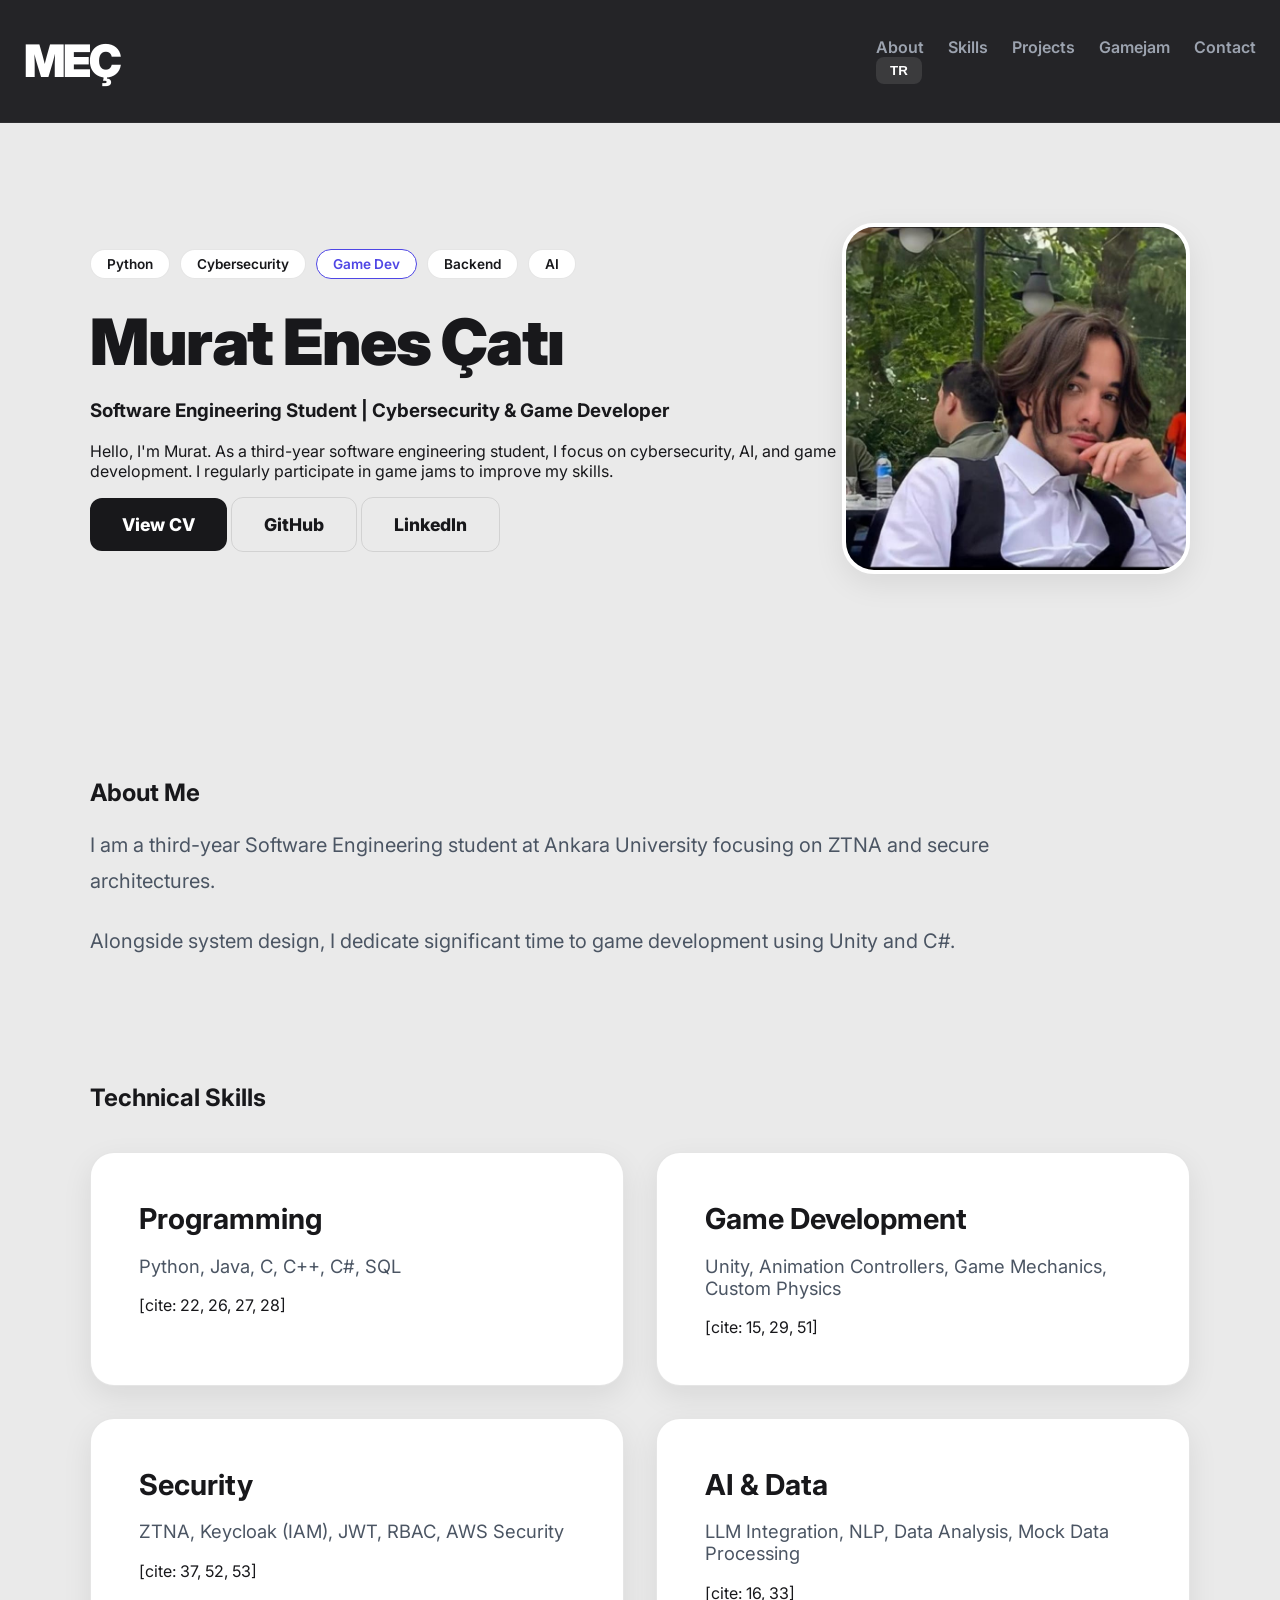
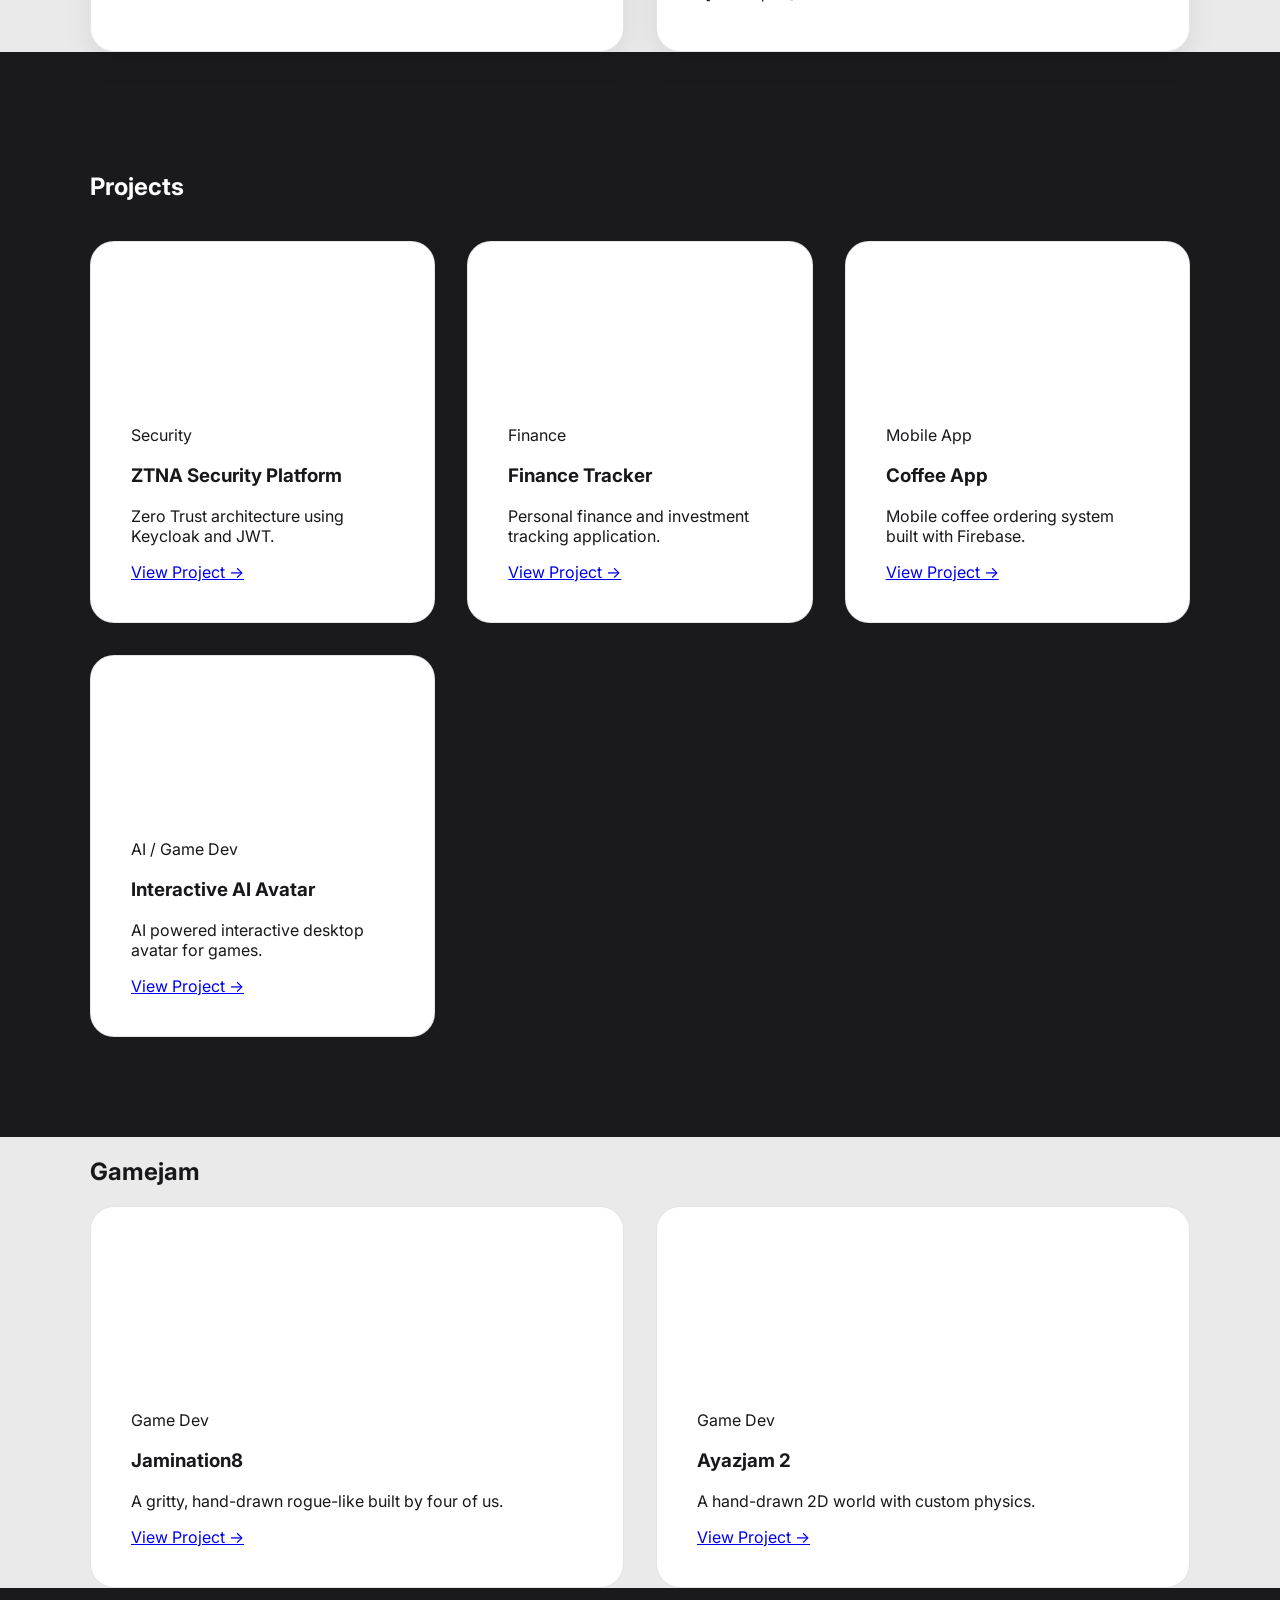
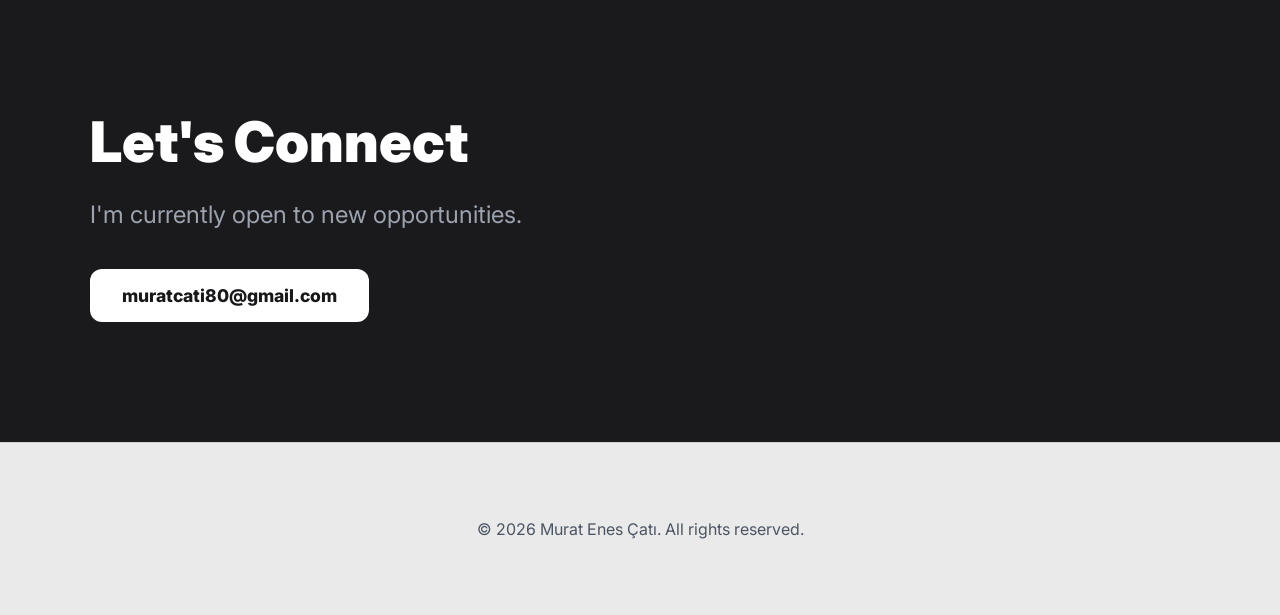
==== commit 35d622de: "2.1" ====
--- a/index.html
+++ b/index.html
@@ -34,7 +34,7 @@
         <div class="hero-badges">
           <span class="hero-badge">Python</span>
           <span class="hero-badge">Cybersecurity</span>
-          <span class="hero-badge">Game Dev</span>
+          <span class="hero-badge color-dance">Game Dev</span>
           <span class="hero-badge">Backend</span>
           <span class="hero-badge">AI</span>
         </div>
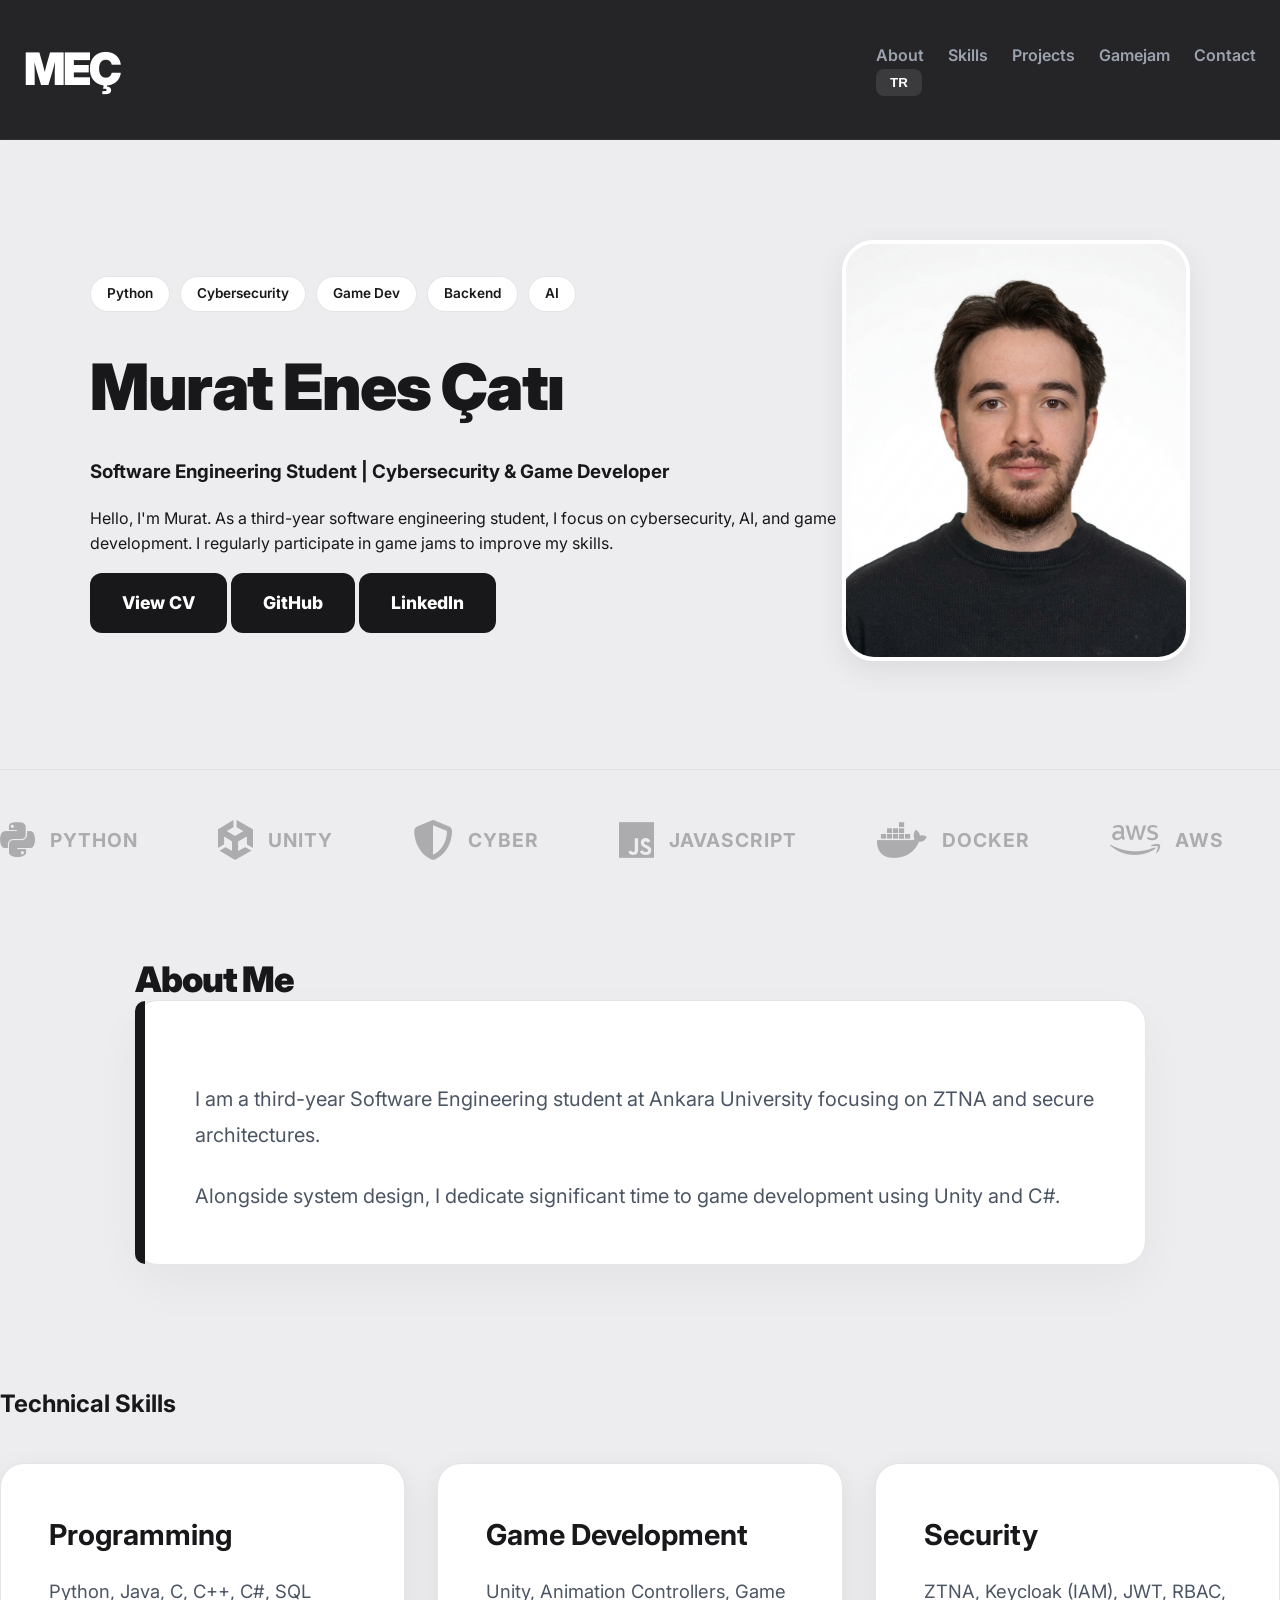
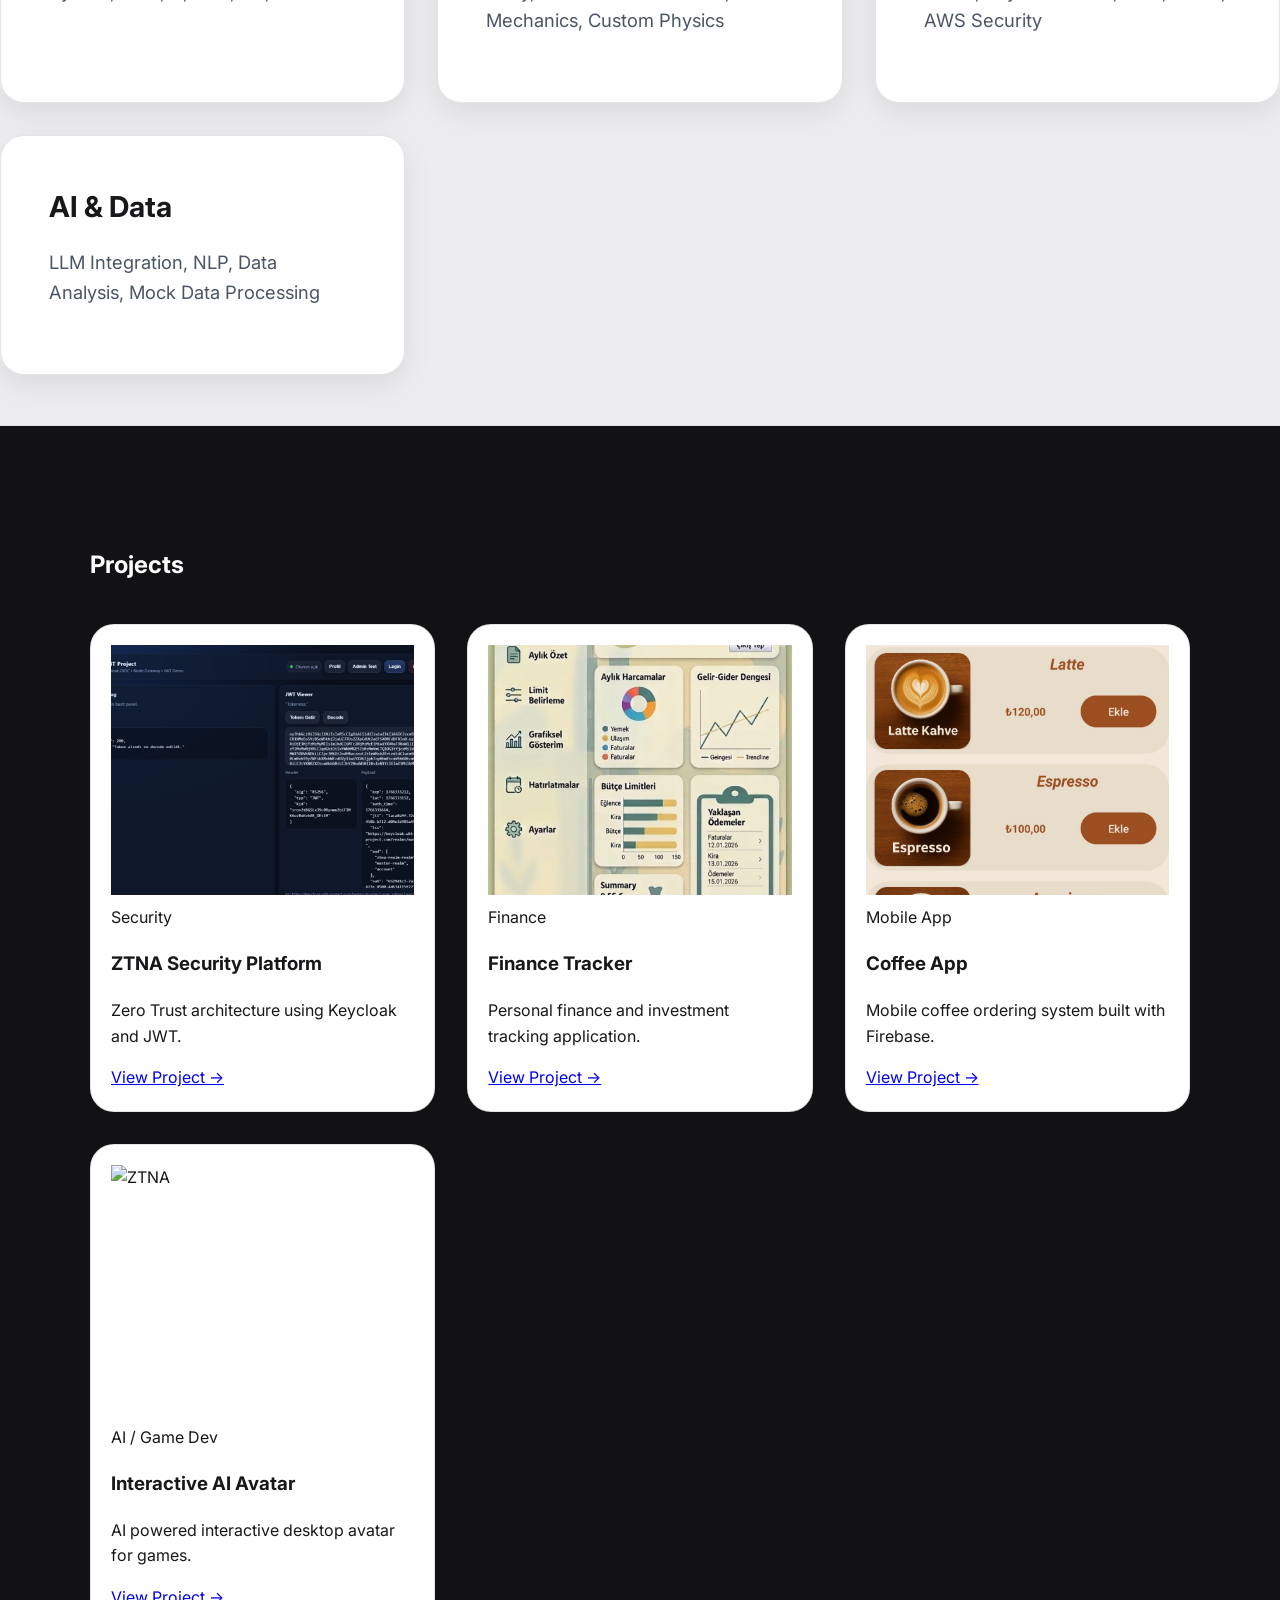
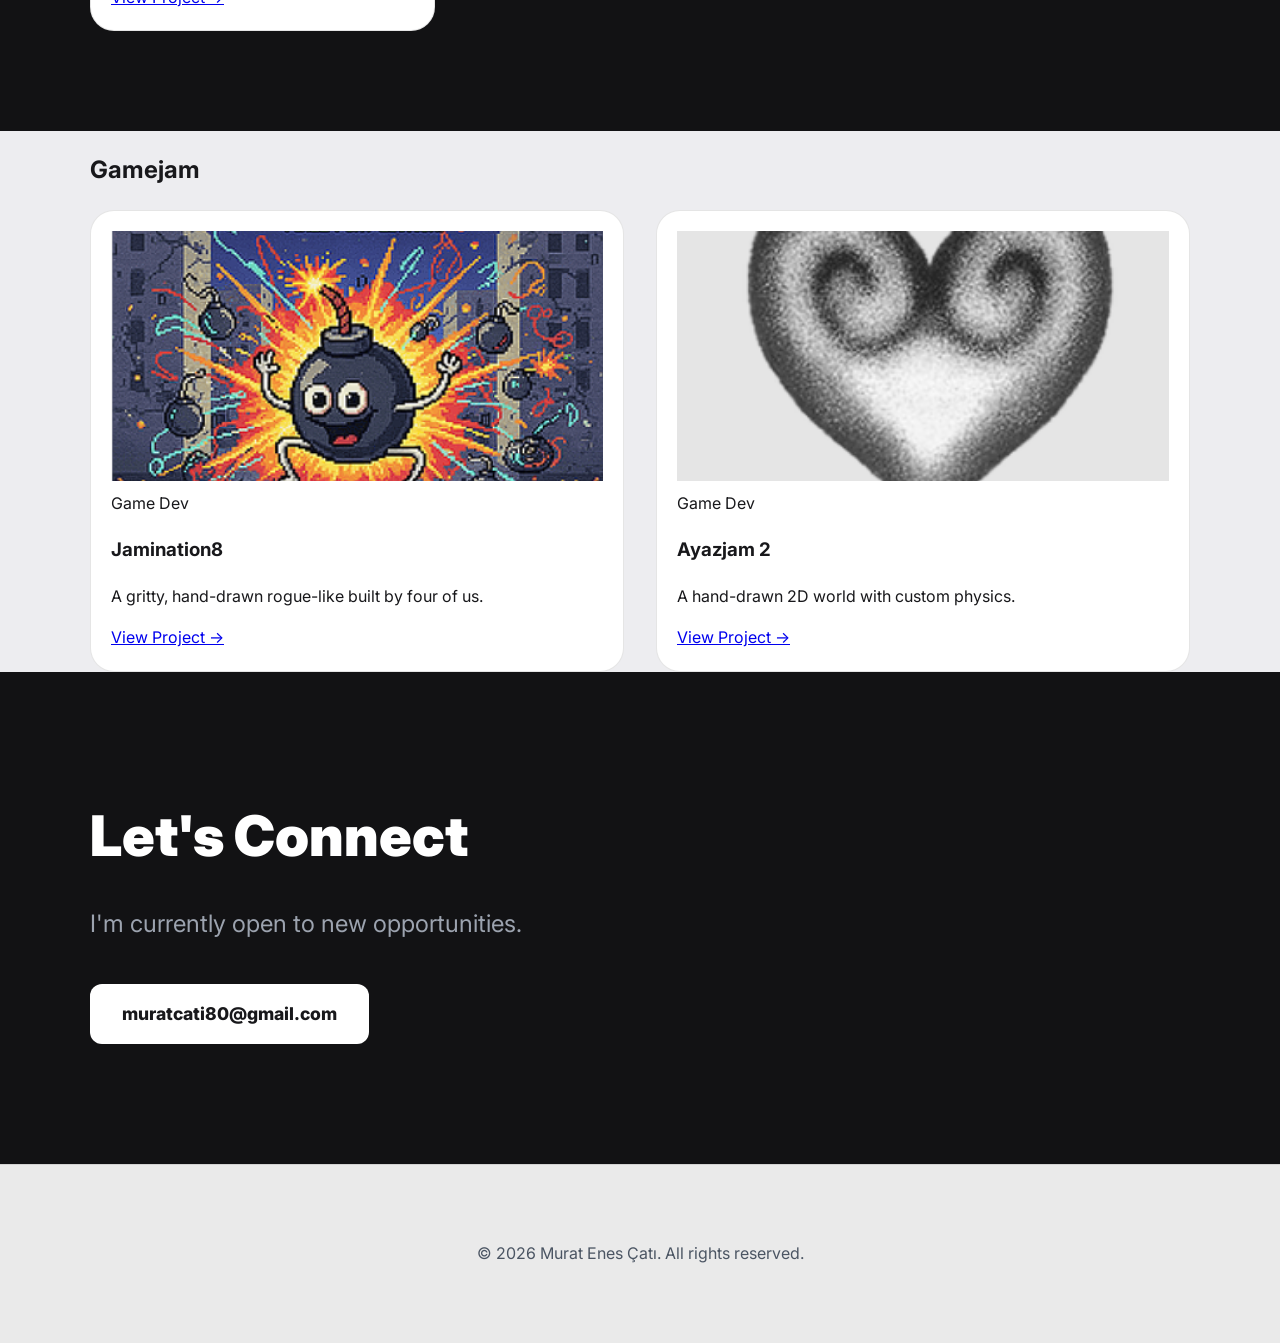
==== commit 15b2dc18: "Güncellendi" ====
--- a/index.html
+++ b/index.html
@@ -5,6 +5,7 @@
 <meta name="viewport" content="width=device-width, initial-scale=1.0">
 <title>Murat Enes Çatı | Portfolio</title>
 <link rel="stylesheet" href="style.css">
+<link rel="stylesheet" href="https://cdnjs.cloudflare.com/ajax/libs/font-awesome/6.4.2/css/all.min.css">
 <link href="https://fonts.googleapis.com/css2?family=Inter:wght@400;500;600;800;900&display=swap" rel="stylesheet">
 </head>
 
@@ -34,7 +35,7 @@
         <div class="hero-badges">
           <span class="hero-badge">Python</span>
           <span class="hero-badge">Cybersecurity</span>
-          <span class="hero-badge color-dance">Game Dev</span>
+          <span class="hero-badge">Game Dev</span>
           <span class="hero-badge">Backend</span>
           <span class="hero-badge">AI</span>
         </div>
@@ -52,33 +53,55 @@
 
         <div class="hero-buttons">
           <a href="CV.pdf" target="_blank" class="btn btn-primary lang-text" data-tr="CV Görüntüle" data-en="View CV">View CV</a>
-          <a href="https://github.com/muratenescati" target="_blank" class="btn btn-outline">GitHub</a>
-          <a href="www.linkedin.com/in/murat-enes-çati-3a82211b2" target="_blank" class="btn btn-outline">LinkedIn</a>
+          <a href="https://github.com/muratenescati" target="_blank" class="btn btn-primary lang-text">GitHub</a>
+          <a href="https://linkedin.com/in/murat-enes-çati-3a82211b2" target="_blank" class="btn btn-primary lang-text">LinkedIn</a>
         </div>
       </div>
 
       <div class="hero-image-wrapper">
-        <img src="profile.jpg" class="profile-photo" alt="Murat Enes Çatı">
-      </div>
+        <img src="profile.png" class="profile-photo" alt="Murat Enes Çatı">
+      </div>
+</div>
     </section>
 
-    <section id="about" class="about-section">
-      <div class="section-header">
-        <h2 class="lang-text" data-tr="Hakkımda" data-en="About Me">About Me</h2>
-      </div>
-      <div class="about-clean-content">
-        <p class="lang-text" 
-           data-tr="Ankara Üniversitesinde aktif olarak okuyan 3. sınıf yazılım mühendisliği öğrencisiyim. ZTNA, kimlik doğrulama sistemleri ve API tabanlı mimariler geliştiriyorum." 
-           data-en="I am a third-year Software Engineering student at Ankara University focusing on ZTNA and secure architectures.">
-          I am a third-year Software Engineering student at Ankara University focusing on ZTNA and secure architectures. [cite: 8, 9]
-        </p>
-        <p class="lang-text" 
-           data-tr="Sistem tasarımının yanı sıra hobim olan oyun yapımına da büyük vakit ayırıyorum. Unity ve C# kullanarak interaktif hikaye tabanlı yapay zeka destekli karakterler geliştiriyorum." 
-           data-en="Alongside system design, I dedicate significant time to game development using Unity and C#.">
-          Alongside system design, I dedicate significant time to game development using Unity and C#. [cite: 17, 51]
-        </p>
-      </div>
-    </section>
+    <div class="marquee">
+  <div class="marquee-content">
+    <div class="logo-item"><i class="fab fa-python"></i><span>Python</span></div>
+    <div class="logo-item"><i class="fab fa-unity"></i><span>Unity</span></div>
+    <div class="logo-item"><i class="fas fa-shield-alt"></i><span>Cyber</span></div>
+    <div class="logo-item"><i class="fab fa-js"></i><span>JavaScript</span></div>
+    <div class="logo-item"><i class="fab fa-docker"></i><span>Docker</span></div>
+    <div class="logo-item"><i class="fab fa-aws"></i><span>AWS</span></div>
+    <div class="logo-item"><i class="fab fa-github"></i><span>GitHub</span></div>
+    <div class="logo-item"><i class="fas fa-database"></i><span>SQL</span></div>
+    <div class="logo-item"><i class="fab fa-python"></i><span>Python</span></div>
+    <div class="logo-item"><i class="fab fa-unity"></i><span>Unity</span></div>
+    <div class="logo-item"><i class="fas fa-shield-alt"></i><span>Cyber</span></div>
+    <div class="logo-item"><i class="fab fa-js"></i><span>JavaScript</span></div>
+    <div class="logo-item"><i class="fab fa-docker"></i><span>Docker</span></div>
+    <div class="logo-item"><i class="fab fa-aws"></i><span>AWS</span></div>
+    <div class="logo-item"><i class="fab fa-github"></i><span>GitHub</span></div>
+    <div class="logo-item"><i class="fas fa-database"></i><span>SQL</span></div>
+  </div>
+
+    <section id="about" class="about-section container">
+  <div class="about-card">
+    <h2 class="lang-text about-title" data-tr="Hakkımda" data-en="About Me">About Me</h2>
+    
+    <div class="about-clean-content">
+      <p class="lang-text" 
+         data-tr="Ankara Üniversitesinde aktif olarak okuyan 3. sınıf yazılım mühendisliği öğrencisiyim. ZTNA, kimlik doğrulama sistemleri ve API tabanlı mimariler geliştiriyorum." 
+         data-en="I am a third-year Software Engineering student at Ankara University focusing on ZTNA and secure architectures.">
+        I am a third-year Software Engineering student at Ankara University focusing on ZTNA and secure architectures.
+      </p>
+      <p class="lang-text" 
+         data-tr="Sistem tasarımının yanı sıra hobim olan oyun yapımına da büyük vakit ayırıyorum. Unity ve C# kullanarak interaktif hikaye tabanlı yapay zeka destekli karakterler geliştiriyorum." 
+         data-en="Alongside system design, I dedicate significant time to game development using Unity and C#.">
+        Alongside system design, I dedicate significant time to game development using Unity and C#.
+      </p>
+    </div>
+  </div>
+</section>
 
     <section id="skills" class="skills-section">
       <div class="section-header">
@@ -87,19 +110,19 @@
       <div class="skills-grid-large">
         <div class="skill-card-big">
           <h3 class="lang-text" data-tr="Programlama" data-en="Programming">Programming</h3>
-          <p>Python, Java, C, C++, C#, SQL</p> [cite: 22, 26, 27, 28]
+          <p>Python, Java, C, C++, C#, SQL</p> 
         </div>
         <div class="skill-card-big dance-border">
           <h3 class="lang-text" data-tr="Oyun Geliştirme" data-en="Game Development">Game Development</h3>
-          <p>Unity, Animation Controllers, Game Mechanics, Custom Physics</p> [cite: 15, 29, 51]
+          <p>Unity, Animation Controllers, Game Mechanics, Custom Physics</p> 
         </div>
         <div class="skill-card-big">
           <h3 class="lang-text" data-tr="Güvenlik" data-en="Security">Security</h3>
-          <p>ZTNA, Keycloak (IAM), JWT, RBAC, AWS Security</p> [cite: 37, 52, 53]
+          <p>ZTNA, Keycloak (IAM), JWT, RBAC, AWS Security</p>
         </div>
         <div class="skill-card-big">
           <h3 class="lang-text" data-tr="Yapay Zeka & Veri" data-en="AI & Data">AI & Data</h3>
-          <p>LLM Integration, NLP, Data Analysis, Mock Data Processing</p> [cite: 16, 33]
+          <p>LLM Integration, NLP, Data Analysis, Mock Data Processing</p> 
         </div>
       </div>
     </section>
@@ -112,6 +135,7 @@
       </div>
       <div class="projects">
         <div class="project-card card-ztna">
+          <img src="ztna.jpg" class="card-img" alt="ZTNA">
           <div class="project-content">
             <span class="project-tag">Security</span>
             <h3>ZTNA Security Platform</h3>
@@ -120,6 +144,7 @@
           </div>
         </div>
         <div class="project-card card-finance">
+          <img src="finance.png" class="card-img" alt="ZTNA">
           <div class="project-content">
             <span class="project-tag">Finance</span>
             <h3>Finance Tracker</h3>
@@ -128,6 +153,7 @@
           </div>
         </div>
         <div class="project-card card-coffee">
+          <img src="coffee.jpg" class="card-img" alt="ZTNA">
           <div class="project-content">
             <span class="project-tag">Mobile App</span>
             <h3>Coffee App</h3>
@@ -136,6 +162,7 @@
           </div>
         </div>
         <div class="project-card card-avatar">
+          <img src="Avatar.png" class="card-img" alt="ZTNA">
           <div class="project-content">
             <span class="project-tag">AI / Game Dev</span>
             <h3>Interactive AI Avatar</h3>
@@ -154,6 +181,7 @@
       </div>
       <div class="projects">
         <div class="project-card card-gamejam">
+          <img src="jamination8.png" class="card-img" alt="ZTNA">
           <div class="project-content">
             <span class="project-tag">Game Dev</span>
             <h3>Jamination8</h3>
@@ -162,6 +190,7 @@
           </div>
         </div>
         <div class="project-card card-gamejam">
+          <img src="ayazjam.png" class="card-img" alt="ZTNA">
           <div class="project-content">
             <span class="project-tag">Game Dev</span>
             <h3>Ayazjam 2</h3>
--- a/style.css
+++ b/style.css
@@ -13,10 +13,15 @@
 
 body {
   font-family: 'Inter', sans-serif;
-  background: var(--bg-color);
-  color: var(--text-main);
   margin: 0;
-  overflow-x: hidden;
+  background-color: #ededf0 !important; /* Çok hafif, kirli beyaz/gri arası bir ton */
+  color: #18181b;
+  line-height: 1.6;
+}
+
+/* Siyah bölümlerin (Projeler, Contact) rengini de biraz yumuşatalım */
+.projects-full-dark, .contact-full-dark {
+  background-color: #121214 !important; /* Tam siyah değil, çok koyu füme */
 }
 
 .container { max-width: 1100px; margin: 0 auto; padding: 0 24px; }
@@ -44,7 +49,6 @@
   background: white; padding: 6px 16px; border-radius: 99px; font-weight: 600; 
   border: var(--border); font-size: 0.85rem;
 }
-.color-dance { border-color: #4F46E5 !important; color: #4F46E5 !important; }
 
 .hero h1 { font-size: 4rem; font-weight: 900; margin: 0; letter-spacing: -1.5px; }
 .profile-photo { width: 340px; border-radius: 32px; box-shadow: var(--shadow-md); border: 4px solid white; }
@@ -80,10 +84,39 @@
 }
 .projects-full-dark h2 { color: white; margin-bottom: 40px; }
 
-.projects { display: grid; grid-template-columns: repeat(auto-fit, minmax(320px, 1fr)); gap: 32px; }
+.projects { 
+  display: grid;
+   grid-template-columns: repeat(auto-fit, minmax(320px, 1fr));
+    gap: 32px;
+   }
 .project-card { 
-  background: white; padding: 40px; border-radius: var(--radius-lg); min-height: 300px; 
-  display: flex; align-items: flex-end; border: var(--border); transition: 0.4s; color: var(--text-main); text-decoration: none; 
+  background: white; 
+  padding: 40px;
+  border-radius: var(--radius-lg); 
+  
+  /* DEĞİŞİKLİK 1: Yönü dikey yapıyoruz */
+  display: flex;
+  flex-direction: column; 
+  
+  /* Yazıları alta itmek için align-items: flex-end yerine 
+     içerideki boşlukları kullanmak daha sağlıklıdır */
+  justify-content: space-between; 
+
+  min-height: 400px; /* Resim geleceği için biraz artırabilirsin */
+  border: var(--border); 
+  transition: 0.4s; 
+  color: var(--text-main);
+  text-decoration: none; 
+  overflow: hidden; /* Resim köşelerden taşmasın diye */
+}
+
+/* YENİ KURAL: Resmin devleşmesini engelleyen kısım */
+.project-card img {
+  width: 100%;       /* Kartın genişliği kadar ol */
+  height: 250px;     /* Sabit bir yükseklik ver (opsiyonel) */
+  object-fit: cover; /* Resmi yamultmadan kutuya sığdır (Altın kural!) */
+  border-radius: var(--radius-md); /* Resmin köşelerini de yumuşatalım */
+  margin-bottom: 10px; /* Yazıyla arasına mesafe koy */
 }
 .project-card:hover { transform: translateY(-12px); box-shadow: 0 25px 50px rgba(0,0,0,0.3); }
 
@@ -104,6 +137,13 @@
 .btn-primary-white:hover { background: #E5E7EB; transform: scale(1.05); }
 .btn-outline { border: var(--border); color: #18181B; }
 
+/* Genel Buton Hover Durumu */
+.btn:hover {
+    /* Yatay, Dikey, Yayılma, Boyut, Renk (Siyah %15 opaklık) */
+    box-shadow: 0 8px 20px rgba(0, 0, 0, 0.15); 
+    transform: translateY(-2px); /* Çok hafif yukarı kalkma efekti (isteğe bağlı) */
+}
+
 /* PROJECT DETAIL EKSİKLERİ */
 .detail-page { padding: 60px 0; }
 .detail-image { 
@@ -126,4 +166,118 @@
   .profile-photo { width: 280px; }
   .skills-grid-large { grid-template-columns: 1fr; }
   .contact-merged-content h2 { font-size: 2.5rem; }
+}
+
+/* Kartın içindeki fotoğrafı küçük ve düzenli tutan kod */
+.card-thumb {
+  width: 100%;
+  height: 140px; /* İstediğin "küçük" boyut için yüksekliği buradan ayarlayabilirsin */
+  object-fit: cover; /* Fotoğrafı kutuya sığdırır, yamultmaz */
+  border-radius: 12px; /* Köşeleri yuvarlar */
+  margin-bottom: 12px; /* Yazılarla arasını açar */
+  border: 1px solid rgba(0,0,0,0.05); /* Çok hafif bir çerçeve */
+}
+
+/* Kartın içeriğinin yukarı doğru hizalanmasını sağlamak için (eğer gerekirse) */
+.project-card {
+  align-items: flex-start !important; /* İçeriği en üste çeker */
+  padding: 20px !important;
+}
+.marquee {
+  width: 100%;
+  overflow: hidden;
+  padding: 50px 0;
+  background: transparent;
+  border-top: 1px solid rgba(0,0,0,0.05); /* Üstte çok ince bir çizgi */
+  border-bottom: 1px solid rgba(0,0,0,0.05); /* Altta çok ince bir çizgi */
+}
+
+.marquee-content {
+  display: flex;
+  animation: scroll 35s linear infinite; /* Daha yavaş ve elit bir akış */
+}
+
+.logo-item {
+  display: flex;
+  align-items: center;
+  gap: 15px;
+  margin-right: 80px; /* Logolar arası mesafe */
+  color: var(--text-main);
+  opacity: 0.3; /* Varsayılan olarak sönük durur */
+  transition: 0.3s;
+  filter: grayscale(100%); /* Renkleri tamamen gri yapar */
+}
+
+/* Hover yapınca parlaması (Etkileşim katar) */
+.logo-item:hover {
+  opacity: 1;
+  filter: grayscale(0%);
+  transform: scale(1.1);
+}
+
+.logo-item i {
+  font-size: 2.5rem; /* İkon boyutu */
+}
+
+.logo-item span {
+  font-size: 1.2rem;
+  font-weight: 700;
+  text-transform: uppercase;
+  letter-spacing: 1px;
+}
+
+@keyframes scroll {
+  from { transform: translateX(0); }
+  to { transform: translateX(-50%); }
+}
+/* Section Genel Boşluğu */
+.about-section {
+  padding: 100px 0;
+}
+
+.about-card {
+  background: white;
+  padding: 60px 50px 50px 60px; /* İçerik için nefes alma alanı */
+  border-radius: var(--radius-lg);
+  border: var(--border);
+  box-shadow: 0 20px 50px rgba(0, 0, 0, 0.04);
+  max-width: 900px;
+  margin: 40px auto 0; /* Üstte başlık için yer bıraktık */
+  position: relative;
+}
+
+/* Sol Kenardaki Vurgu Çizgisi */
+.about-card::before {
+  content: "";
+  position: absolute;
+  left: 0;
+  top: 0;
+  height: 100%;
+  width: 10px;
+  background: var(--primary); /* Siyah vurgu */
+  border-radius: var(--radius-lg) 0 0 var(--radius-lg);
+}
+
+/* İŞTE KRİTİK HİZALAMA: Başlık */
+.about-title {
+  position: absolute;
+  top: -50px; /* Kutunun üstüne çıkarır */
+  left: 0;    /* Kutunun sol kenarıyla (çizgiyle) eşitler */
+  margin: 0;
+  font-size: 2.2rem;
+  font-weight: 900;
+  letter-spacing: -1px;
+  color: var(--text-main);
+}
+
+/* Metinlerin Düzeni */
+.about-clean-content p {
+  font-size: 1.25rem;
+  line-height: 1.8;
+  color: var(--text-muted);
+  margin-bottom: 25px;
+}
+
+.about-clean-content p:last-child {
+  margin-bottom: 0;
 }
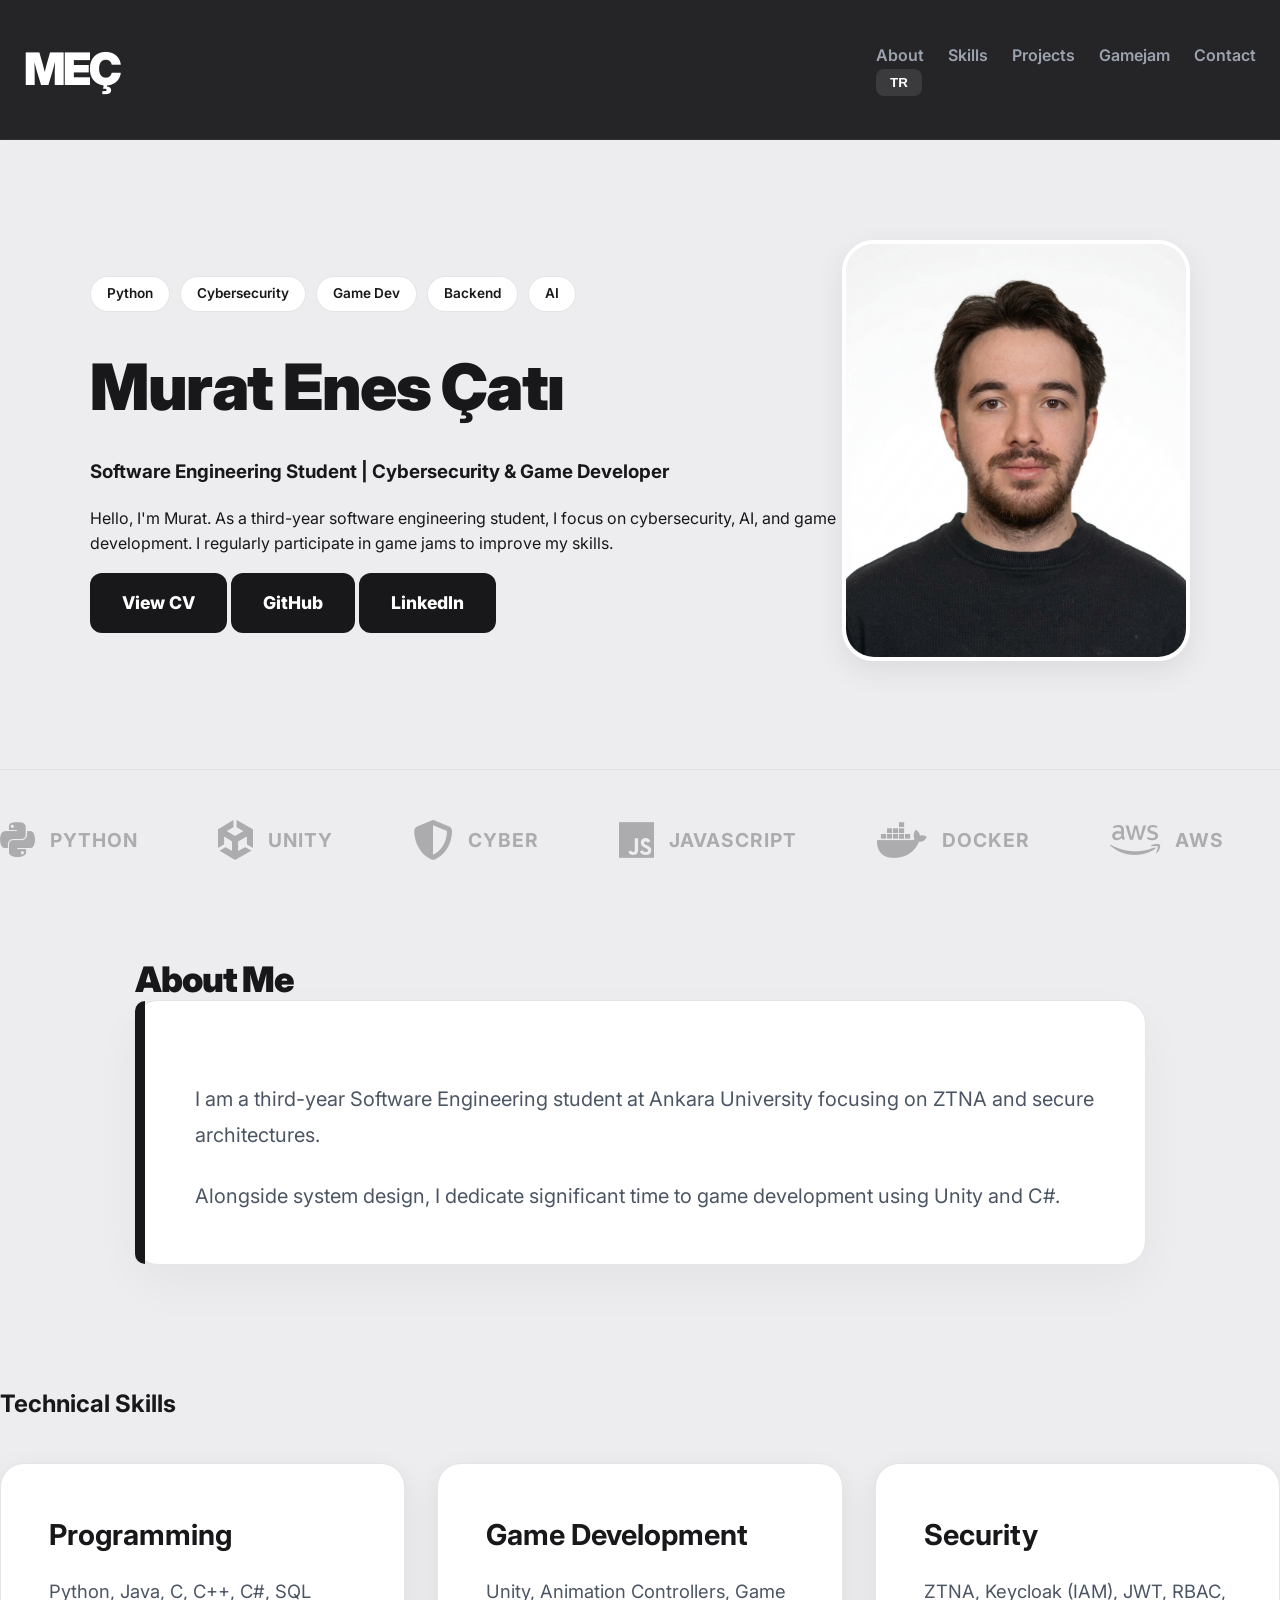
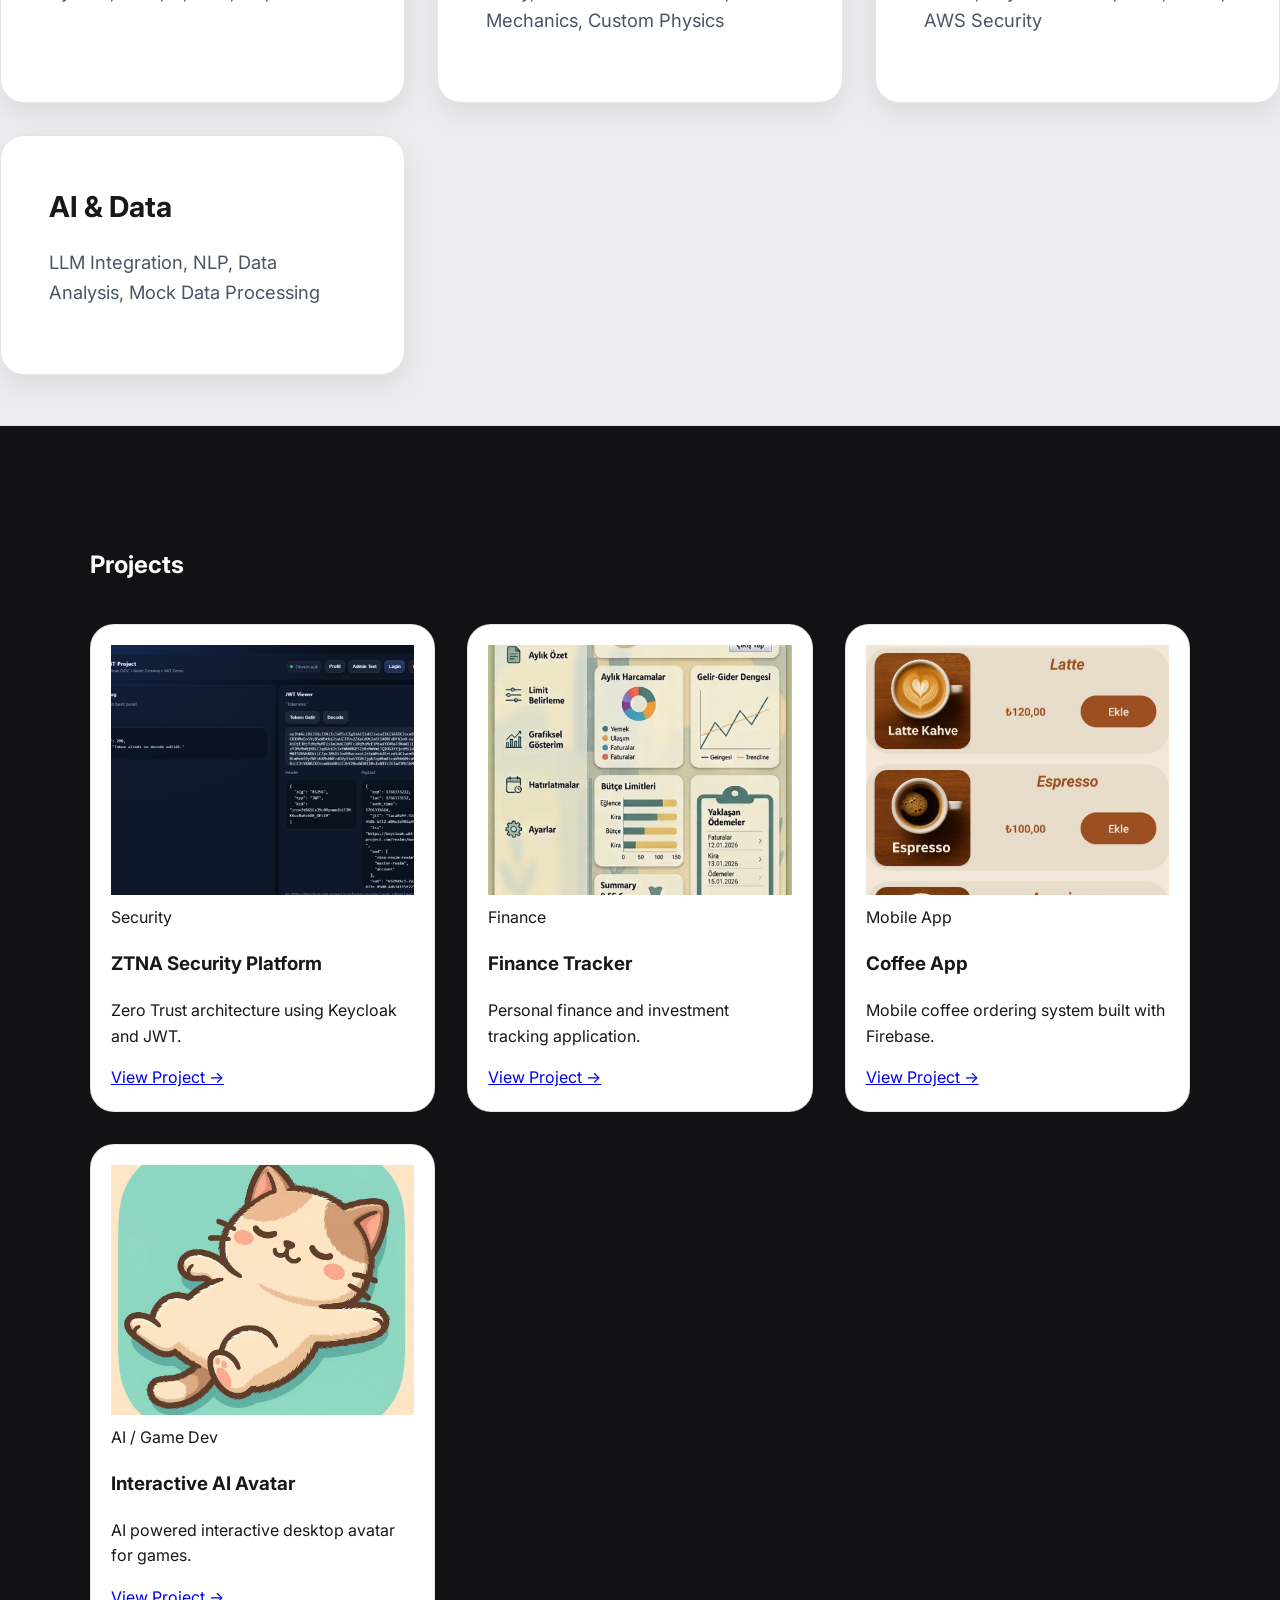
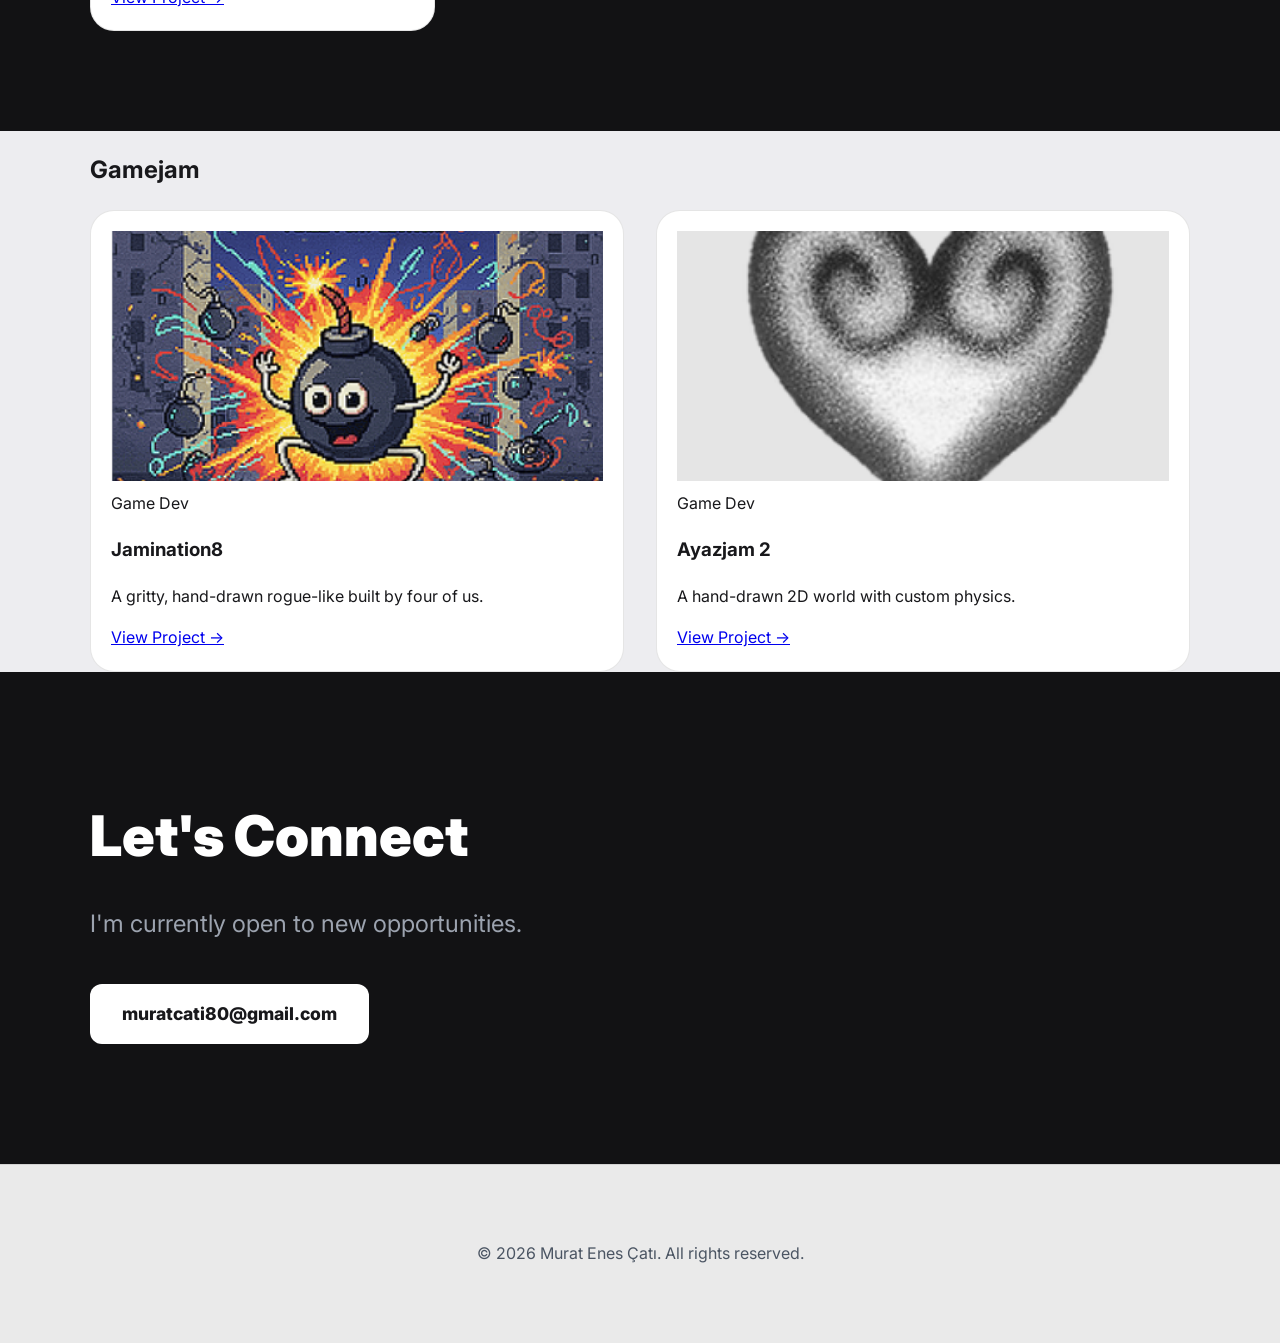
==== commit b698b191: "Update index.html" ====
--- a/index.html
+++ b/index.html
@@ -162,7 +162,7 @@
           </div>
         </div>
         <div class="project-card card-avatar">
-          <img src="Avatar.png" class="card-img" alt="ZTNA">
+          <img src="avatar.png" class="card-img" alt="ZTNA">
           <div class="project-content">
             <span class="project-tag">AI / Game Dev</span>
             <h3>Interactive AI Avatar</h3>
